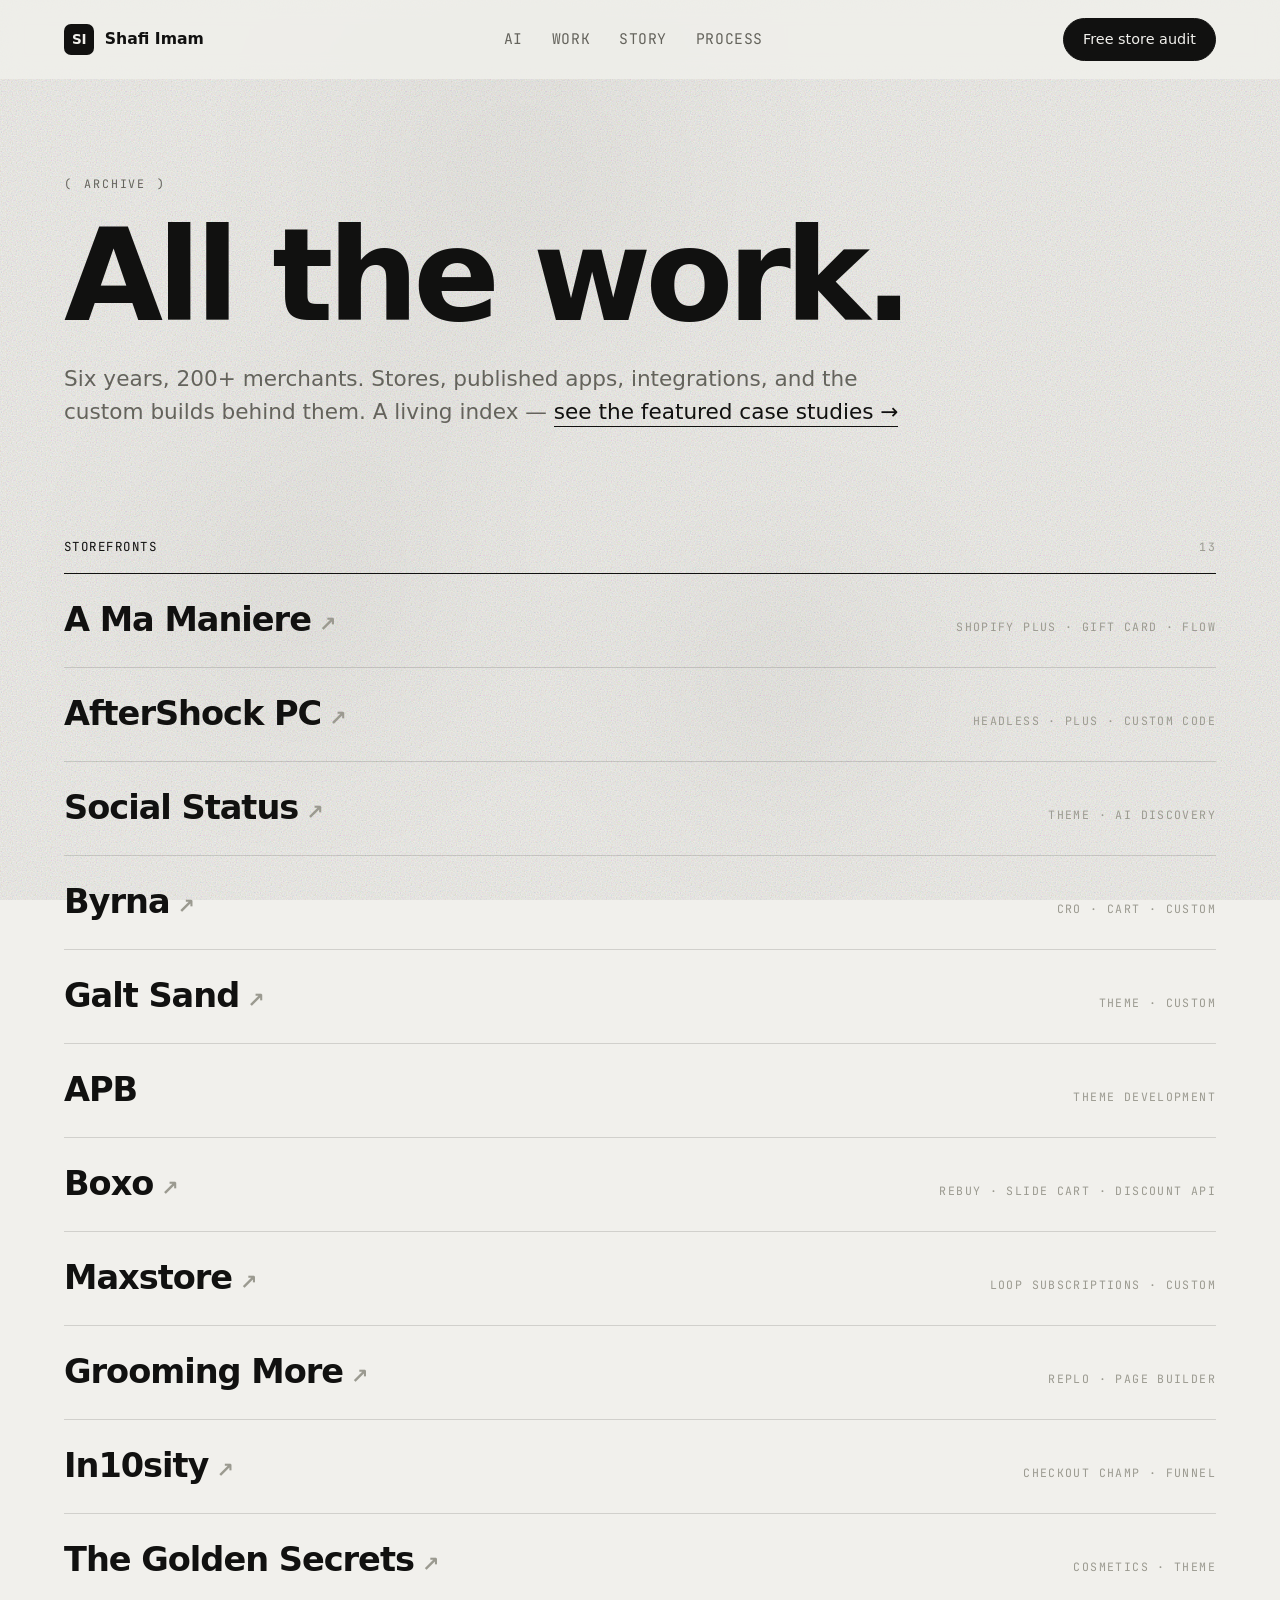
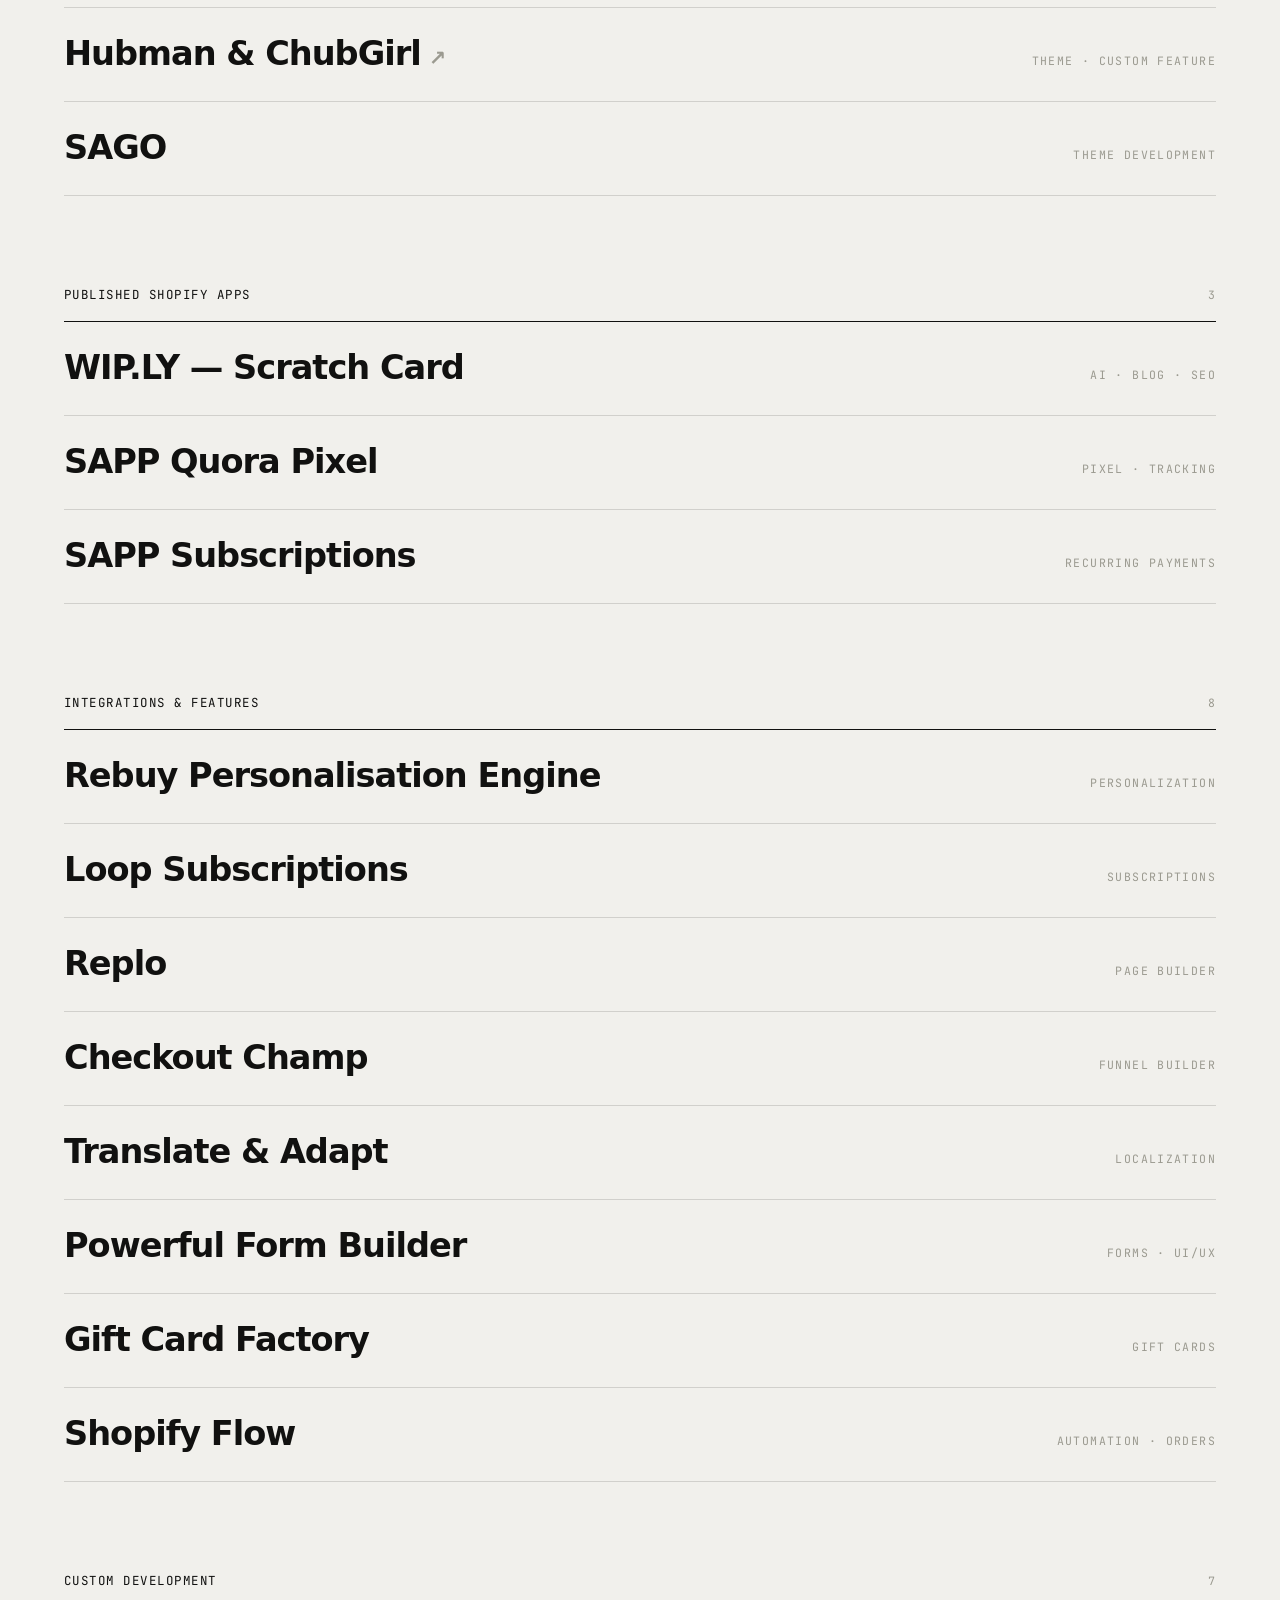
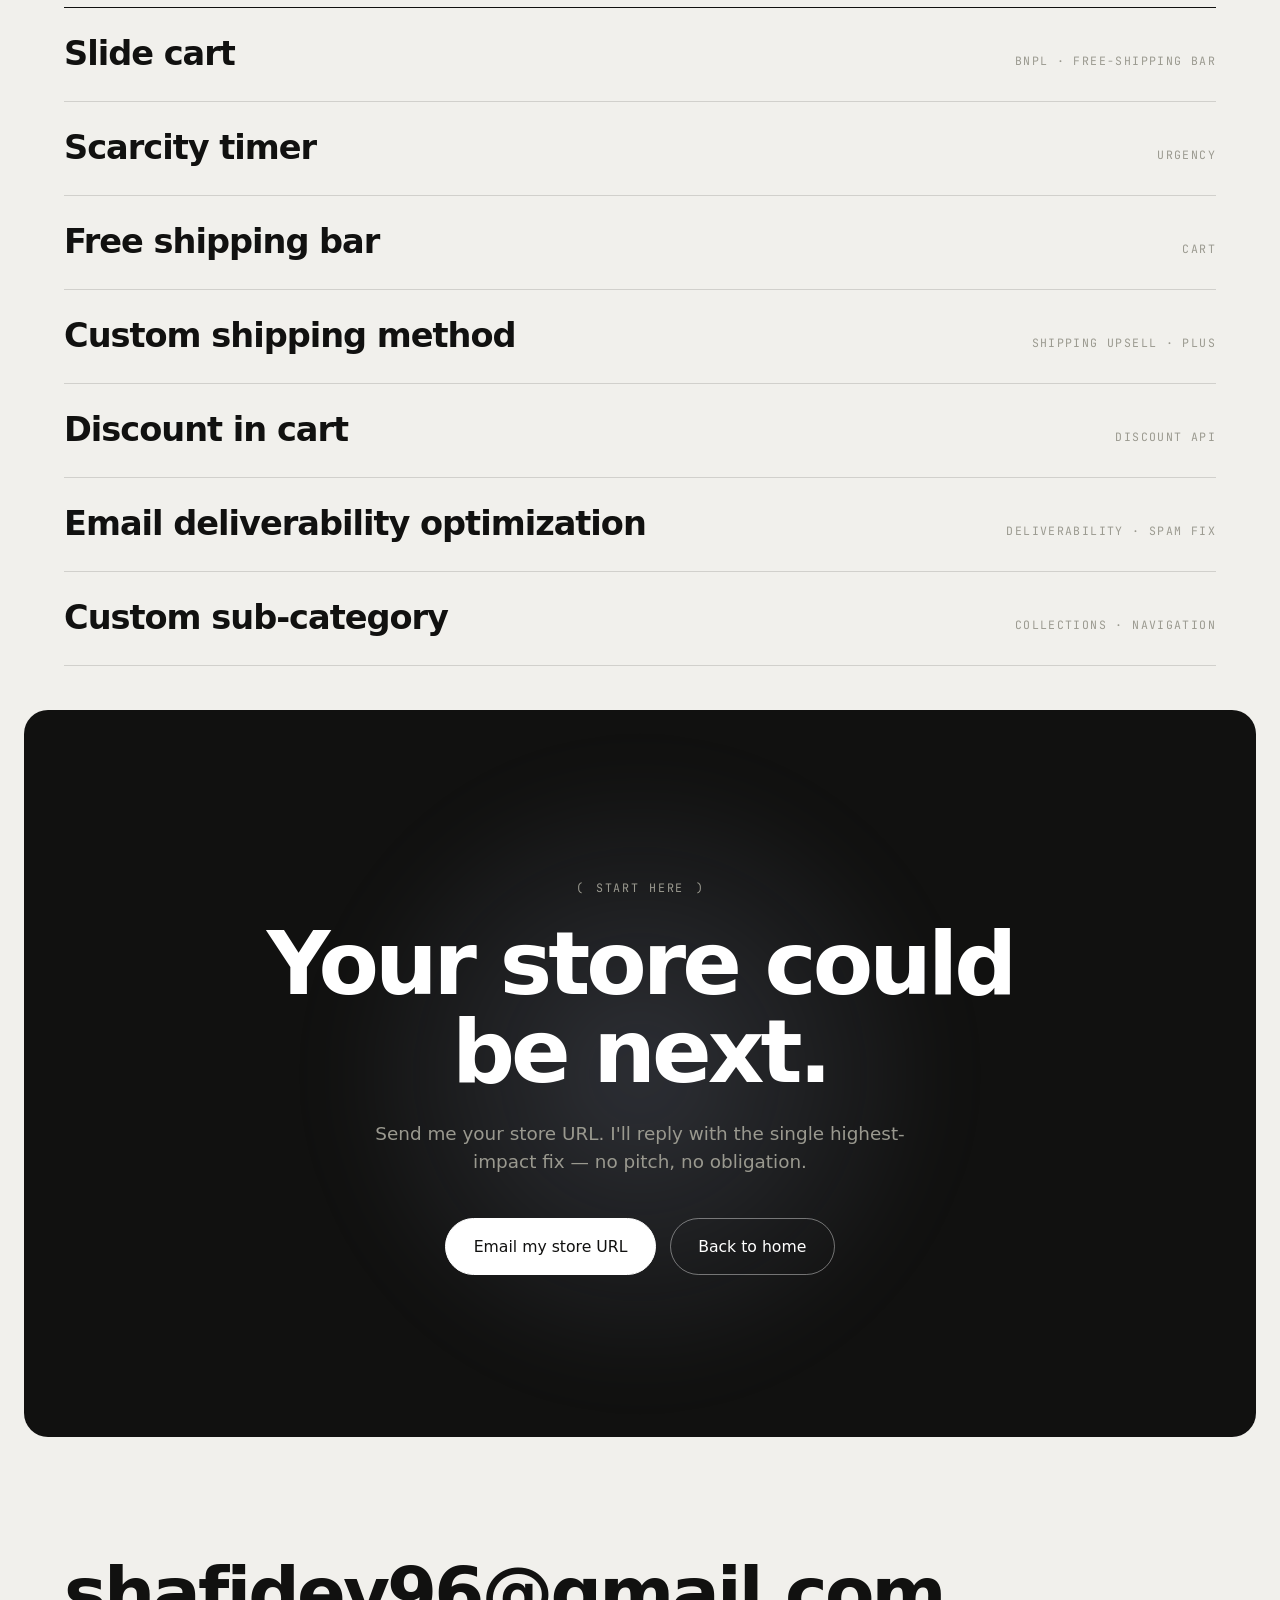
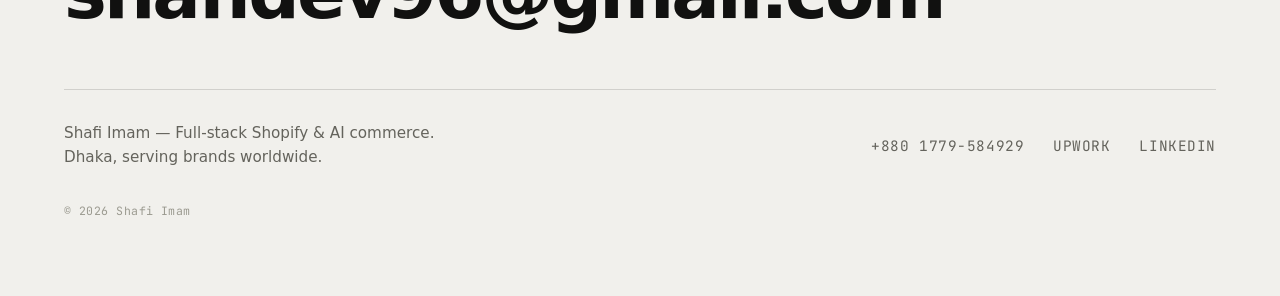
==== work.html @ 68508a6e "New portfolio: static Shopify & AI commerce site + archive page" ====
<!doctype html>
<html lang="en">
<head>
  <meta charset="utf-8" />
  <meta name="viewport" content="width=device-width, initial-scale=1" />
  <title>Work — Shafi Imam</title>
  <meta name="description" content="The full archive: Shopify stores, published apps, integrations, and custom builds shipped for 200+ merchants over six years." />

  <link rel="preconnect" href="https://api.fontshare.com" crossorigin />
  <link rel="preconnect" href="https://fonts.googleapis.com" />
  <link rel="preconnect" href="https://fonts.gstatic.com" crossorigin />
  <link href="https://api.fontshare.com/v2/css?f[]=switzer@400,500,600,700,800,900&display=swap" rel="stylesheet" />
  <link href="https://fonts.googleapis.com/css2?family=JetBrains+Mono:wght@400;500&display=swap" rel="stylesheet" />
  <link rel="stylesheet" href="styles.css" />
</head>
<body>

<div class="loader" id="loader" aria-hidden="true">
  <div class="loader__inner">
    <span class="loader__label mono">Shafi Imam — Archive</span>
    <span class="loader__count" id="count">000</span>
  </div>
</div>
<div class="cursor" id="cursor" aria-hidden="true"></div>
<canvas id="shader" aria-hidden="true"></canvas>
<div class="grain" aria-hidden="true"></div>

<!-- NAV -->
<header class="nav" id="top">
  <a class="nav__brand" href="index.html" aria-label="Shafi Imam home">
    <span class="nav__mark">SI</span>
    <span class="nav__name">Shafi Imam</span>
  </a>
  <nav class="nav__links" aria-label="Primary">
    <a href="index.html#ai">AI</a>
    <a href="work.html">Work</a>
    <a href="index.html#story">Story</a>
    <a href="index.html#process">Process</a>
  </nav>
  <a class="btn btn--sm" href="index.html#contact"><span>Free store audit</span></a>
</header>

<!-- HEADER -->
<section class="arc-hero">
  <p class="eyebrow" data-stagger>Archive</p>
  <h1 class="arc-hero__title">
    <span class="line" data-stagger><span>All the work.</span></span>
  </h1>
  <p class="arc-hero__sub" data-stagger>
    Six years, 200+ merchants. Stores, published apps, integrations, and the custom
    builds behind them. A living index — <a class="link-arrow" href="index.html#work">see the featured case studies →</a>
  </p>
</section>

<!-- STORES -->
<section class="archive">
  <header class="acat__head">
    <p class="mono acat__label">Storefronts</p>
    <span class="mono acat__count">13</span>
  </header>
  <ul class="arows">
    <li class="arow"><span class="arow__name"><a href="https://www.a-ma-maniere.com/" target="_blank" rel="noopener">A Ma Maniere <span class="arow__go">↗</span></a></span><span class="arow__tags mono">Shopify Plus · Gift Card · Flow</span></li>
    <li class="arow"><span class="arow__name"><a href="https://www.aftershockpc.com" target="_blank" rel="noopener">AfterShock PC <span class="arow__go">↗</span></a></span><span class="arow__tags mono">Headless · Plus · Custom code</span></li>
    <li class="arow"><span class="arow__name"><a href="https://www.socialstatuspgh.com/" target="_blank" rel="noopener">Social Status <span class="arow__go">↗</span></a></span><span class="arow__tags mono">Theme · AI discovery</span></li>
    <li class="arow"><span class="arow__name"><a href="https://byrna.com/" target="_blank" rel="noopener">Byrna <span class="arow__go">↗</span></a></span><span class="arow__tags mono">CRO · Cart · Custom</span></li>
    <li class="arow"><span class="arow__name"><a href="https://galtsand.com" target="_blank" rel="noopener">Galt Sand <span class="arow__go">↗</span></a></span><span class="arow__tags mono">Theme · Custom</span></li>
    <li class="arow"><span class="arow__name">APB</span><span class="arow__tags mono">Theme development</span></li>
    <li class="arow"><span class="arow__name"><a href="https://www.boxo.no" target="_blank" rel="noopener">Boxo <span class="arow__go">↗</span></a></span><span class="arow__tags mono">Rebuy · Slide cart · Discount API</span></li>
    <li class="arow"><span class="arow__name"><a href="https://www.maxstore.no" target="_blank" rel="noopener">Maxstore <span class="arow__go">↗</span></a></span><span class="arow__tags mono">Loop Subscriptions · Custom</span></li>
    <li class="arow"><span class="arow__name"><a href="https://groomingmore.com" target="_blank" rel="noopener">Grooming More <span class="arow__go">↗</span></a></span><span class="arow__tags mono">Replo · Page builder</span></li>
    <li class="arow"><span class="arow__name"><a href="https://in10sity.shop" target="_blank" rel="noopener">In10sity <span class="arow__go">↗</span></a></span><span class="arow__tags mono">Checkout Champ · Funnel</span></li>
    <li class="arow"><span class="arow__name"><a href="https://www.thegoldensecrets.com" target="_blank" rel="noopener">The Golden Secrets <span class="arow__go">↗</span></a></span><span class="arow__tags mono">Cosmetics · Theme</span></li>
    <li class="arow"><span class="arow__name"><a href="https://hubmanchubgirl.store" target="_blank" rel="noopener">Hubman &amp; ChubGirl <span class="arow__go">↗</span></a></span><span class="arow__tags mono">Theme · Custom feature</span></li>
    <li class="arow"><span class="arow__name">SAGO</span><span class="arow__tags mono">Theme development</span></li>
  </ul>
</section>

<!-- APPS -->
<section class="archive">
  <header class="acat__head">
    <p class="mono acat__label">Published Shopify apps</p>
    <span class="mono acat__count">3</span>
  </header>
  <ul class="arows">
    <li class="arow"><span class="arow__name">WIP.LY — Scratch Card</span><span class="arow__tags mono">AI · Blog · SEO</span></li>
    <li class="arow"><span class="arow__name">SAPP Quora Pixel</span><span class="arow__tags mono">Pixel · Tracking</span></li>
    <li class="arow"><span class="arow__name">SAPP Subscriptions</span><span class="arow__tags mono">Recurring payments</span></li>
  </ul>
</section>

<!-- INTEGRATIONS -->
<section class="archive">
  <header class="acat__head">
    <p class="mono acat__label">Integrations &amp; features</p>
    <span class="mono acat__count">8</span>
  </header>
  <ul class="arows">
    <li class="arow"><span class="arow__name">Rebuy Personalisation Engine</span><span class="arow__tags mono">Personalization</span></li>
    <li class="arow"><span class="arow__name">Loop Subscriptions</span><span class="arow__tags mono">Subscriptions</span></li>
    <li class="arow"><span class="arow__name">Replo</span><span class="arow__tags mono">Page builder</span></li>
    <li class="arow"><span class="arow__name">Checkout Champ</span><span class="arow__tags mono">Funnel builder</span></li>
    <li class="arow"><span class="arow__name">Translate &amp; Adapt</span><span class="arow__tags mono">Localization</span></li>
    <li class="arow"><span class="arow__name">Powerful Form Builder</span><span class="arow__tags mono">Forms · UI/UX</span></li>
    <li class="arow"><span class="arow__name">Gift Card Factory</span><span class="arow__tags mono">Gift cards</span></li>
    <li class="arow"><span class="arow__name">Shopify Flow</span><span class="arow__tags mono">Automation · Orders</span></li>
  </ul>
</section>

<!-- CUSTOM -->
<section class="archive">
  <header class="acat__head">
    <p class="mono acat__label">Custom development</p>
    <span class="mono acat__count">7</span>
  </header>
  <ul class="arows">
    <li class="arow"><span class="arow__name">Slide cart</span><span class="arow__tags mono">BNPL · Free-shipping bar</span></li>
    <li class="arow"><span class="arow__name">Scarcity timer</span><span class="arow__tags mono">Urgency</span></li>
    <li class="arow"><span class="arow__name">Free shipping bar</span><span class="arow__tags mono">Cart</span></li>
    <li class="arow"><span class="arow__name">Custom shipping method</span><span class="arow__tags mono">Shipping upsell · Plus</span></li>
    <li class="arow"><span class="arow__name">Discount in cart</span><span class="arow__tags mono">Discount API</span></li>
    <li class="arow"><span class="arow__name">Email deliverability optimization</span><span class="arow__tags mono">Deliverability · Spam fix</span></li>
    <li class="arow"><span class="arow__name">Custom sub-category</span><span class="arow__tags mono">Collections · Navigation</span></li>
  </ul>
</section>

<!-- CTA -->
<section class="cta" id="contact">
  <div class="cta__orb" aria-hidden="true"></div>
  <p class="eyebrow">Start here</p>
  <h2 class="cta__title">Your store could<br />be next.</h2>
  <p class="cta__sub">Send me your store URL. I'll reply with the single highest-impact fix — no pitch, no obligation.</p>
  <div class="cta__actions">
    <a class="btn btn--accent magnetic" href="mailto:shafidev96@gmail.com?subject=Free%20store%20audit&body=My%20store%20URL%3A%20"><span>Email my store URL</span></a>
    <a class="btn btn--ghost magnetic" href="index.html"><span>Back to home</span></a>
  </div>
</section>

<!-- FOOTER -->
<footer class="foot">
  <div class="foot__top"><a class="foot__mail" href="mailto:shafidev96@gmail.com">shafidev96@gmail.com</a></div>
  <div class="foot__row">
    <p>Shafi Imam — Full-stack Shopify &amp; AI commerce. Dhaka, serving brands worldwide.</p>
    <div class="foot__links">
      <a href="tel:+8801779584929">+880 1779-584929</a>
      <a href="https://www.upwork.com/freelancers/shafiimam" target="_blank" rel="noopener">Upwork</a>
      <!-- PLACEHOLDER: real LinkedIn URL -->
      <a href="#" target="_blank" rel="noopener">LinkedIn</a>
    </div>
  </div>
  <p class="foot__fine mono">© <span id="year">2026</span> Shafi Imam</p>
</footer>

<script src="shader.js" defer></script>
<script src="main.js" defer></script>
</body>
</html>
---- styles.css ----
/* =========================================================
   Shafi Imam — Portfolio
   Light, monochrome, Swiss-grotesk editorial (konpo-grade).
   Near-white paper, near-black ink, no color. Motion carries it.
   ========================================================= */

:root {
  --bg:        #F1F0EC;   /* warm paper white */
  --bg-2:      #E9E8E2;
  --card:      #FBFBF9;
  --ink:       #111110;
  --ink-soft:  #64635C;
  --ink-faint: #9B9A90;
  --line:      rgba(17,17,16,0.14);
  --line-2:    rgba(17,17,16,0.24);
  --dark:      #111110;   /* inverted sections */
  --dark-soft: #9A998F;

  --sans: "Switzer", system-ui, -apple-system, "Helvetica Neue", Arial, sans-serif;
  --mono: "JetBrains Mono", ui-monospace, "SF Mono", monospace;

  --pad-x: clamp(1.25rem, 5vw, 7rem);
  --section-y: clamp(5rem, 11vw, 12rem);
  --maxw: 1320px;
  --radius: 14px;
  --ease: cubic-bezier(0.16, 1, 0.3, 1);
}

* { box-sizing: border-box; }
html { -webkit-text-size-adjust: 100%; }
html.smooth { scroll-behavior: smooth; }

body {
  margin: 0;
  background: var(--bg);
  color: var(--ink);
  font-family: var(--sans);
  font-size: clamp(1rem, 0.96rem + 0.22vw, 1.12rem);
  line-height: 1.55;
  font-weight: 400;
  -webkit-font-smoothing: antialiased;
  text-rendering: optimizeLegibility;
  overflow-x: clip;
}
body.lock { overflow: hidden; height: 100vh; }

h1, h2, h3 { font-family: var(--sans); font-weight: 600; margin: 0; line-height: 1.0; letter-spacing: -0.035em; }
p { margin: 0; }
ul, ol, dl { margin: 0; padding: 0; list-style: none; }
a { color: inherit; text-decoration: none; }
em { font-style: italic; }

/* hide native cursor on fine pointers (custom cursor takes over) */
@media (pointer: fine) { .cursor-on, .cursor-on a, .cursor-on button, .cursor-on .btn { cursor: none; } }

/* background shader + grain ------------------------------ */
#shader { position: fixed; inset: 0; width: 100%; height: 100%; z-index: 0; opacity: 0.5; pointer-events: none; }
.grain {
  position: fixed; inset: 0; z-index: 1; pointer-events: none; opacity: 0.4;
  background-image: url("data:image/svg+xml,%3Csvg xmlns='http://www.w3.org/2000/svg' width='140' height='140'%3E%3Cfilter id='n'%3E%3CfeTurbulence type='fractalNoise' baseFrequency='0.8' numOctaves='2' stitchTiles='stitch'/%3E%3C/filter%3E%3Crect width='100%25' height='100%25' filter='url(%23n)'/%3E%3C/svg%3E");
  mix-blend-mode: multiply;
}
body > *:not(#shader):not(.grain):not(.loader):not(.cursor) { position: relative; z-index: 2; }

/* =========================================================
   PRELOADER
   ========================================================= */
.loader { position: fixed; inset: 0; z-index: 200; background: var(--bg); display: grid; place-items: end center; padding: 0 var(--pad-x) clamp(2rem, 6vh, 4rem); transition: transform 0.9s var(--ease); }
.loader.done { transform: translateY(-100%); }
.loader__inner { width: 100%; max-width: var(--maxw); display: flex; align-items: baseline; justify-content: space-between; gap: 1rem; border-top: 1px solid var(--line); padding-top: 1.4rem; }
.loader__label { color: var(--ink-faint); }
.loader__count { font-family: var(--sans); font-weight: 600; font-size: clamp(4rem, 3rem + 10vw, 12rem); line-height: 0.8; letter-spacing: -0.05em; color: var(--ink); font-variant-numeric: tabular-nums; }

/* =========================================================
   CUSTOM CURSOR
   ========================================================= */
.cursor { position: fixed; top: 0; left: 0; width: 12px; height: 12px; border-radius: 50%; background: #fff; z-index: 300; pointer-events: none; will-change: transform; transition: width 0.28s var(--ease), height 0.28s var(--ease), opacity 0.25s; mix-blend-mode: difference; opacity: 0; }
.cursor.is-active { opacity: 1; }
.cursor.is-hover { width: 52px; height: 52px; }
@media (pointer: coarse) { .cursor { display: none; } }

/* utility ------------------------------------------------ */
.mono { font-family: var(--mono); font-size: 0.72rem; letter-spacing: 0.12em; text-transform: uppercase; color: var(--ink-faint); }
.eyebrow { font-family: var(--mono); font-size: 0.73rem; letter-spacing: 0.16em; text-transform: uppercase; color: var(--ink-soft); margin-bottom: 1.4rem; display: inline-flex; align-items: center; gap: 0.7rem; }
.eyebrow::before { content: "("; }
.eyebrow::after { content: ")"; }

.section-head { max-width: 900px; margin-bottom: clamp(2.5rem, 5vw, 4.5rem); }
.section-title { font-size: clamp(2.2rem, 1rem + 4.6vw, 5rem); color: var(--ink); font-weight: 600; }
.section-lead { color: var(--ink-soft); font-size: clamp(1.05rem, 1rem + 0.4vw, 1.3rem); max-width: 54ch; margin-top: 1.6rem; }

/* buttons ------------------------------------------------ */
.btn { position: relative; display: inline-flex; align-items: center; justify-content: center; font-family: var(--sans); font-weight: 500; font-size: 0.98rem; padding: 0.95rem 1.7rem; border-radius: 999px; border: 1px solid var(--ink); cursor: pointer; transition: background 0.3s var(--ease), color 0.3s var(--ease), border-color 0.3s var(--ease); }
.btn > span { position: relative; z-index: 1; }
.btn--accent { background: var(--ink); color: var(--bg); }
.btn--accent:hover { background: transparent; color: var(--ink); }
.btn--ghost { background: transparent; color: var(--ink); }
.btn--ghost:hover { background: var(--ink); color: var(--bg); }
.btn--sm { padding: 0.6rem 1.2rem; font-size: 0.9rem; background: var(--ink); color: var(--bg); }
.btn--sm:hover { background: transparent; color: var(--ink); }

.link-arrow { font-weight: 500; color: var(--ink); border-bottom: 1px solid var(--ink); padding-bottom: 2px; transition: opacity 0.2s ease; }
.link-arrow:hover { opacity: 0.55; }

/* =========================================================
   NAV
   ========================================================= */
.nav { position: sticky; top: 0; z-index: 60; display: flex; align-items: center; justify-content: space-between; gap: 1.5rem; padding: 1.1rem var(--pad-x); background: color-mix(in srgb, var(--bg) 80%, transparent); backdrop-filter: blur(10px); }
.nav__brand { display: inline-flex; align-items: center; gap: 0.65rem; }
.nav__mark { font-family: var(--sans); font-weight: 700; font-size: 0.85rem; letter-spacing: -0.02em; background: var(--ink); color: var(--bg); width: 1.9rem; height: 1.9rem; display: inline-grid; place-items: center; border-radius: 7px; }
.nav__name { font-weight: 600; font-size: 0.98rem; }
.nav__links { display: flex; gap: 1.8rem; }
.nav__links a { color: var(--ink-soft); font-size: 0.92rem; font-family: var(--mono); letter-spacing: 0.04em; text-transform: uppercase; transition: color 0.15s ease; }
.nav__links a:hover { color: var(--ink); }

/* =========================================================
   HERO
   ========================================================= */
.hero { padding: clamp(3rem, 7vw, 7rem) var(--pad-x) clamp(3rem, 6vw, 5rem); }
.hero__inner { max-width: var(--maxw); margin: 0 auto; }
.hero__title { font-size: clamp(2.9rem, 1rem + 8.5vw, 8rem); font-weight: 600; color: var(--ink); letter-spacing: -0.045em; line-height: 0.94; margin-bottom: 2rem; }
.hero__title .line { display: block; overflow: hidden; }
.hero__title .line > span { display: block; }
.hero__title em { font-style: italic; font-weight: 500; }
.hero__sub { font-size: clamp(1.1rem, 1rem + 0.6vw, 1.45rem); color: var(--ink-soft); max-width: 48ch; margin-bottom: 2.6rem; }
.hero__cta { display: flex; flex-wrap: wrap; gap: 0.9rem; margin-bottom: 4rem; }
.hero__stats { display: grid; grid-template-columns: repeat(4, auto); gap: clamp(1.5rem, 4vw, 4rem); justify-content: start; padding-top: 2rem; border-top: 1px solid var(--line); }
.hstat { display: flex; flex-direction: column; }
.hstat b { font-family: var(--sans); font-weight: 600; font-size: clamp(2rem, 1.2rem + 2.8vw, 3.4rem); color: var(--ink); letter-spacing: -0.04em; font-variant-numeric: tabular-nums; }
.hstat span { color: var(--ink-faint); font-size: 0.82rem; font-family: var(--mono); letter-spacing: 0.04em; margin-top: 0.3rem; }
.hero__proof { margin-top: 2.2rem; text-transform: none; letter-spacing: 0.02em; color: var(--ink-faint); font-size: 0.74rem; }

/* =========================================================
   MARQUEE
   ========================================================= */
.marquee { border-block: 1px solid var(--line); padding: 1.5rem 0; overflow: hidden; -webkit-mask-image: linear-gradient(90deg, transparent, #000 8%, #000 92%, transparent); mask-image: linear-gradient(90deg, transparent, #000 8%, #000 92%, transparent); }
.marquee__track { display: inline-flex; align-items: center; gap: 2.4rem; white-space: nowrap; animation: scroll-x 38s linear infinite; }
.marquee__track span { font-family: var(--sans); font-weight: 500; font-size: clamp(1rem, 0.8rem + 0.9vw, 1.6rem); letter-spacing: -0.01em; color: var(--ink); }
.marquee__track span[aria-hidden] { color: var(--ink-faint); }
@keyframes scroll-x { to { transform: translateX(-50%); } }

/* =========================================================
   AI FEATURES
   ========================================================= */
.ai { position: relative; overflow: clip; max-width: var(--maxw); margin: 0 auto; padding: var(--section-y) var(--pad-x); }
.ai__orb { position: absolute; top: 6%; right: -4%; width: min(42vw, 520px); aspect-ratio: 1; z-index: -1; background: radial-gradient(circle at 50% 50%, rgba(150,160,190,0.5), rgba(150,160,190,0.14) 45%, transparent 68%); filter: blur(30px); border-radius: 50%; animation: float 15s ease-in-out infinite; }
@keyframes float { 0%,100% { transform: translateY(0) scale(1); } 50% { transform: translateY(-26px) scale(1.05); } }
.ai__grid { display: grid; grid-template-columns: repeat(3, 1fr); gap: 1rem; border-top: 1px solid var(--line); }
.aicard { position: relative; overflow: hidden; padding: 2rem 1.9rem 1.9rem; border-right: 1px solid var(--line); min-height: 280px; display: flex; flex-direction: column; }
.aicard:last-child { border-right: none; }
.aicard__glow { display: none; }
.aicard__idx { color: var(--ink-faint); margin-bottom: auto; }
.aicard h3 { font-size: 1.7rem; color: var(--ink); margin: 2rem 0 0.8rem; font-weight: 600; }
.aicard p { color: var(--ink-soft); font-size: 0.98rem; }
.aicard__tag { margin-top: 1.3rem; text-transform: none; letter-spacing: 0.02em; color: var(--ink-faint); font-size: 0.72rem; }
.ai__also { margin-top: 2rem; text-align: center; text-transform: none; letter-spacing: 0.03em; color: var(--ink-faint); font-size: 0.8rem; }

/* =========================================================
   WORK / CASE STUDIES
   ========================================================= */
.work { max-width: var(--maxw); margin: 0 auto; padding: var(--section-y) var(--pad-x); }
.case { display: grid; grid-template-columns: 1fr 1fr; gap: clamp(1.5rem, 4vw, 4.5rem); align-items: center; padding: clamp(2.5rem, 5vw, 4.5rem) 0; border-top: 1px solid var(--line); }
.case:first-of-type { border-top: none; }
.case--alt .case__media { order: 2; }
.case__media { position: relative; aspect-ratio: 4 / 3; border-radius: var(--radius); overflow: hidden; border: 1px solid var(--line); background: linear-gradient(160deg, #e6e5df, #fbfbf9); display: block; }
.case__media img { width: 100%; height: 100%; object-fit: cover; object-position: top center; display: block; transition: transform 0.8s var(--ease); }
.case__media:hover img { transform: scale(1.04); }
.case__live { position: absolute; left: 0.9rem; bottom: 0.9rem; z-index: 2; color: var(--ink); background: rgba(255,255,255,0.88); backdrop-filter: blur(4px); padding: 0.38rem 0.75rem; border-radius: 999px; text-transform: none; letter-spacing: 0.02em; font-size: 0.68rem; opacity: 0; transform: translateY(6px); transition: opacity 0.35s var(--ease), transform 0.35s var(--ease); }
.case__media:hover .case__live { opacity: 1; transform: none; }
.case__shot { color: var(--ink-faint); }
.case__store { font-size: clamp(1.9rem, 1.1rem + 2.4vw, 3rem); color: var(--ink); margin: 0.3rem 0 1.1rem; font-weight: 600; }
.case__problem { color: var(--ink-soft); margin-bottom: 1.4rem; max-width: 46ch; }
.case__did { display: grid; gap: 0.6rem; margin-bottom: 1.9rem; }
.case__did li { position: relative; padding-left: 1.5rem; font-size: 0.98rem; color: var(--ink); }
.case__did li::before { content: "→"; position: absolute; left: 0; color: var(--ink); }
.case__foot { display: flex; flex-wrap: wrap; gap: 1.5rem 2.5rem; align-items: flex-end; justify-content: space-between; padding-top: 1.4rem; border-top: 1px solid var(--line); }
.metric { display: flex; flex-direction: column; gap: 0.3rem; }
.metric__big { font-family: var(--sans); font-weight: 600; font-size: clamp(2.2rem, 1.4rem + 3.2vw, 3.6rem); color: var(--ink); letter-spacing: -0.04em; }
.delta { font-size: 0.6em; vertical-align: middle; }
.metric__cap { text-transform: none; letter-spacing: 0.01em; color: var(--ink-soft); font-size: 0.78rem; }
.deets { display: flex; gap: 2rem; }
.deets dt { margin-bottom: 0.25rem; }
.deets dd { color: var(--ink); font-size: 0.92rem; }
.work__foot { text-align: center; margin-top: 3rem; text-transform: none; letter-spacing: 0.02em; color: var(--ink-faint); }

/* =========================================================
   MORE WORK
   ========================================================= */
.more { border-top: 1px solid var(--line); padding: var(--section-y) var(--pad-x); }
.more .section-head, .more__cols { max-width: var(--maxw); margin-inline: auto; }
.more__cols { display: grid; grid-template-columns: repeat(3, 1fr); gap: clamp(1.5rem, 4vw, 3.5rem); }
.more__label { margin-bottom: 1.2rem; color: var(--ink); }
.taglist { display: flex; flex-wrap: wrap; gap: 0.5rem; }
.taglist li { font-size: 0.88rem; font-weight: 400; padding: 0.4rem 0.9rem; border: 1px solid var(--line); border-radius: 999px; color: var(--ink); transition: background 0.2s ease, color 0.2s ease; }
.taglist li:hover { background: var(--ink); color: var(--bg); }

/* =========================================================
   STORY
   ========================================================= */
.story { max-width: var(--maxw); margin: 0 auto; padding: var(--section-y) var(--pad-x); display: grid; grid-template-columns: 0.85fr 1.15fr; gap: clamp(2.5rem, 6vw, 6rem); align-items: start; }
.story__intro { position: sticky; top: 100px; }
.story__lead { color: var(--ink-soft); font-size: 1.25rem; margin: 1.6rem 0 2rem; max-width: 34ch; }
.story__media { aspect-ratio: 4/5; border-radius: var(--radius); border: 1px solid var(--line); background: linear-gradient(160deg, #e6e5df, #fbfbf9); display: grid; place-items: center; max-width: 320px; }
.timeline { display: grid; gap: 2.6rem; }
.tl { border-left: 1px solid var(--line-2); padding: 0 0 0 2rem; position: relative; }
.tl::before { content: ""; position: absolute; left: -5px; top: 8px; width: 9px; height: 9px; border-radius: 50%; background: var(--ink); }
.tl__year { color: var(--ink-faint); margin-bottom: 0.7rem; display: block; }
.tl h3 { font-size: clamp(1.4rem, 1rem + 1.2vw, 2rem); color: var(--ink); margin-bottom: 0.7rem; font-weight: 600; }
.tl p { color: var(--ink-soft); }

/* =========================================================
   SERVICES
   ========================================================= */
.services { max-width: var(--maxw); margin: 0 auto; padding: var(--section-y) var(--pad-x); }
.svc__grid { display: grid; grid-template-columns: repeat(3, 1fr); gap: 0; border: 1px solid var(--line); border-radius: var(--radius); overflow: hidden; }
.svc { padding: 2rem 1.9rem; border-right: 1px solid var(--line); border-bottom: 1px solid var(--line); transition: background 0.3s var(--ease); }
.svc:hover { background: var(--bg-2); }
.svc h3 { font-size: 1.4rem; color: var(--ink); margin-bottom: 0.8rem; font-weight: 600; }
.svc p { color: var(--ink-soft); font-size: 0.97rem; }
.svc--cta { background: var(--ink); }
.svc--cta:hover { background: var(--ink); }
.svc--cta h3 { color: var(--bg); }
.svc--cta p { color: var(--dark-soft); margin-bottom: 1rem; }
.svc--cta .link-arrow { color: var(--bg); border-color: var(--bg); }

/* =========================================================
   HOW IT WORKS  (editorial number-rows)
   ========================================================= */
.process { max-width: var(--maxw); margin: 0 auto; padding: var(--section-y) var(--pad-x); }
.steps { border-top: 1px solid var(--line); }
.step { display: grid; grid-template-columns: auto 1fr auto; gap: clamp(1.5rem, 5vw, 5rem); align-items: baseline; padding: clamp(1.8rem, 3.5vw, 3rem) 0; border-bottom: 1px solid var(--line); transition: padding-left 0.45s var(--ease); }
.step:hover { padding-left: clamp(0.5rem, 1.5vw, 1.4rem); }
.step__n { font-family: var(--sans); font-weight: 600; font-size: clamp(1.3rem, 1rem + 1.6vw, 2.2rem); color: var(--ink-faint); letter-spacing: -0.03em; font-variant-numeric: tabular-nums; }
.step__body { max-width: 660px; }
.step__body h3 { font-size: clamp(1.7rem, 1rem + 2.6vw, 3.2rem); color: var(--ink); font-weight: 600; margin-bottom: 0.7rem; letter-spacing: -0.035em; }
.step__body p { color: var(--ink-soft); max-width: 54ch; }
.step__meta { color: var(--ink-faint); white-space: nowrap; align-self: center; }

/* =========================================================
   TESTIMONIALS  (editorial quote-rows)
   ========================================================= */
.quotes { max-width: var(--maxw); margin: 0 auto; padding: var(--section-y) var(--pad-x); }
.quotes .section-lead b { color: var(--ink); font-weight: 600; font-variant-numeric: tabular-nums; }
.qlist { border-top: 1px solid var(--line); }
.qrow { display: grid; grid-template-columns: 1fr 240px; gap: clamp(1.5rem, 4vw, 4rem); align-items: start; padding: clamp(2rem, 4vw, 3.6rem) 0; border-bottom: 1px solid var(--line); }
.qrow blockquote { margin: 0; font-family: var(--sans); font-weight: 500; font-size: clamp(1.35rem, 1rem + 1.7vw, 2.4rem); line-height: 1.22; letter-spacing: -0.025em; color: var(--ink); }
.qrow blockquote::before { content: "\201C"; }
.qrow blockquote::after { content: "\201D"; }
.qmeta { display: flex; flex-direction: column; gap: 0.3rem; padding-top: 0.6rem; }
.qmeta b { font-family: var(--sans); font-size: 1.05rem; color: var(--ink); font-weight: 600; }

/* =========================================================
   FINAL CTA  (dark inverted bookend)
   ========================================================= */
.cta { position: relative; overflow: hidden; text-align: center; padding: calc(var(--section-y) * 1.15) var(--pad-x); background: var(--dark); color: var(--bg); border-radius: 24px; margin: 0 clamp(0.5rem, 2vw, 1.5rem) clamp(0.5rem, 2vw, 1.5rem); }
.cta .eyebrow { color: var(--dark-soft); }
.cta__orb { position: absolute; top: 50%; left: 50%; transform: translate(-50%,-50%); width: min(70vw, 720px); aspect-ratio: 1; z-index: 0; background: radial-gradient(circle, rgba(150,160,190,0.22), transparent 62%); filter: blur(30px); border-radius: 50%; animation: float 16s ease-in-out infinite; }
.cta > *:not(.cta__orb) { position: relative; z-index: 1; }
.cta__title { font-size: clamp(2.4rem, 1.1rem + 5.5vw, 6rem); color: #fff; letter-spacing: -0.045em; margin-bottom: 1.5rem; font-weight: 600; }
.cta__sub { max-width: 48ch; margin: 0 auto 2.6rem; color: var(--dark-soft); font-size: 1.15rem; }
.cta__actions { display: flex; flex-wrap: wrap; gap: 0.9rem; justify-content: center; }
.cta .btn--accent { background: #fff; color: var(--ink); border-color: #fff; }
.cta .btn--accent:hover { background: transparent; color: #fff; }
.cta .btn--ghost { color: #fff; border-color: rgba(255,255,255,0.4); }
.cta .btn--ghost:hover { background: #fff; color: var(--ink); border-color: #fff; }

/* =========================================================
   FOOTER
   ========================================================= */
.foot { padding: clamp(3rem, 6vw, 5rem) var(--pad-x); max-width: var(--maxw); margin: 0 auto; }
.foot__top { padding-bottom: 2.5rem; border-bottom: 1px solid var(--line); margin-bottom: 2rem; }
.foot__mail { font-family: var(--sans); font-weight: 600; font-size: clamp(1.8rem, 1rem + 5vw, 4.5rem); color: var(--ink); letter-spacing: -0.04em; border-bottom: 2px solid transparent; transition: opacity 0.2s ease; }
.foot__mail:hover { opacity: 0.55; }
.foot__row { display: flex; flex-wrap: wrap; gap: 1.5rem; justify-content: space-between; align-items: center; }
.foot__row p { color: var(--ink-soft); font-size: 0.95rem; max-width: 44ch; }
.foot__links { display: flex; flex-wrap: wrap; gap: 1.8rem; }
.foot__links a { color: var(--ink-soft); font-size: 0.9rem; font-family: var(--mono); text-transform: uppercase; letter-spacing: 0.04em; transition: color 0.15s; }
.foot__links a:hover { color: var(--ink); }
.foot__fine { margin-top: 2rem; text-transform: none; letter-spacing: 0.04em; }

/* =========================================================
   WORK ARCHIVE PAGE
   ========================================================= */
.arc-hero { max-width: var(--maxw); margin: 0 auto; padding: clamp(3rem, 7vw, 7rem) var(--pad-x) clamp(2.5rem, 5vw, 4rem); }
.arc-hero__title { font-size: clamp(2.8rem, 1rem + 9vw, 8rem); font-weight: 600; letter-spacing: -0.045em; line-height: 0.94; margin-bottom: 1.6rem; color: var(--ink); }
.arc-hero__title .line { display: block; overflow: hidden; }
.arc-hero__title .line > span { display: block; }
.arc-hero__sub { font-size: clamp(1.05rem, 1rem + 0.5vw, 1.35rem); color: var(--ink-soft); max-width: 62ch; }
.archive { max-width: var(--maxw); margin: 0 auto; padding: clamp(1.8rem, 3.5vw, 3rem) var(--pad-x); }
.acat__head { display: flex; align-items: baseline; justify-content: space-between; padding-bottom: 1rem; border-bottom: 1px solid var(--ink); }
.acat__label { color: var(--ink); font-size: 0.78rem; }
.acat__count { color: var(--ink-faint); }
.arow { display: flex; align-items: baseline; justify-content: space-between; gap: 1rem 2rem; flex-wrap: wrap; padding: clamp(0.9rem, 1.6vw, 1.35rem) 0; border-bottom: 1px solid var(--line); transition: padding-left 0.4s var(--ease); }
.arow:hover { padding-left: 0.7rem; }
.arow__name { font-family: var(--sans); font-weight: 600; font-size: clamp(1.25rem, 1rem + 1.4vw, 2.1rem); letter-spacing: -0.03em; color: var(--ink); }
.arow__name a { display: inline-flex; align-items: baseline; gap: 0.5rem; }
.arow__go { font-size: 0.62em; color: var(--ink-faint); transition: transform 0.3s var(--ease), color 0.3s; }
.arow__name a:hover .arow__go { transform: translate(2px, -2px); color: var(--ink); }
.arow__tags { color: var(--ink-faint); text-align: right; }
.more__all { max-width: var(--maxw); margin: clamp(2rem, 4vw, 3.5rem) auto 0; text-align: center; }

/* =========================================================
   MOTION
   ========================================================= */
[data-stagger] { opacity: 0; transform: translateY(24px); }
.hero__title .line[data-stagger], .arc-hero__title .line[data-stagger] { opacity: 1; transform: none; }
.hero__title .line[data-stagger] > span, .arc-hero__title .line[data-stagger] > span { opacity: 0; transform: translateY(105%); }
[data-reveal] { opacity: 0; transform: translateY(26px); transition: opacity 0.9s var(--ease), transform 0.9s var(--ease); }
[data-reveal].is-in { opacity: 1; transform: none; }
.played[data-stagger] { transition: opacity 0.9s var(--ease), transform 0.9s var(--ease); opacity: 1; transform: none; }
.hero__title .line.played > span, .arc-hero__title .line.played > span { transition: transform 1s var(--ease), opacity 1s var(--ease); transform: none; opacity: 1; }

/* =========================================================
   RESPONSIVE
   ========================================================= */
@media (max-width: 1000px) {
  .story { grid-template-columns: 1fr; }
  .story__intro { position: static; }
  .story__media { max-width: 260px; }
}
@media (max-width: 900px) {
  .ai__grid { grid-template-columns: 1fr; }
  .aicard { border-right: none; border-bottom: 1px solid var(--line); }
  .case { grid-template-columns: 1fr; }
  .case--alt .case__media { order: 0; }
  .case__media { max-width: 560px; }
  .more__cols { grid-template-columns: 1fr; }
  .svc__grid { grid-template-columns: repeat(2, 1fr); }
  .hero__stats { grid-template-columns: repeat(2, auto); gap: 1.8rem 3rem; }
  .step { grid-template-columns: auto 1fr; }
  .step__meta { display: none; }
  .qrow { grid-template-columns: 1fr; }
}
@media (max-width: 600px) {
  .nav__links { display: none; }
  .svc__grid { grid-template-columns: 1fr; }
  .hero__stats { grid-template-columns: 1fr 1fr; }
  .hero__cta .btn, .cta__actions .btn { flex: 1 1 auto; }
  .deets { gap: 1.4rem; }
}

@media (prefers-reduced-motion: reduce) {
  html.smooth { scroll-behavior: auto; }
  #shader, .cursor { display: none; }
  .marquee__track, .ai__orb, .cta__orb { animation: none !important; }
  [data-reveal], [data-stagger] { opacity: 1 !important; transform: none !important; transition: none !important; }
  .hero__title .line > span, .arc-hero__title .line > span { opacity: 1 !important; transform: none !important; }
}

/* focus */
a:focus-visible, .btn:focus-visible { outline: 2px solid var(--ink); outline-offset: 3px; border-radius: 6px; }
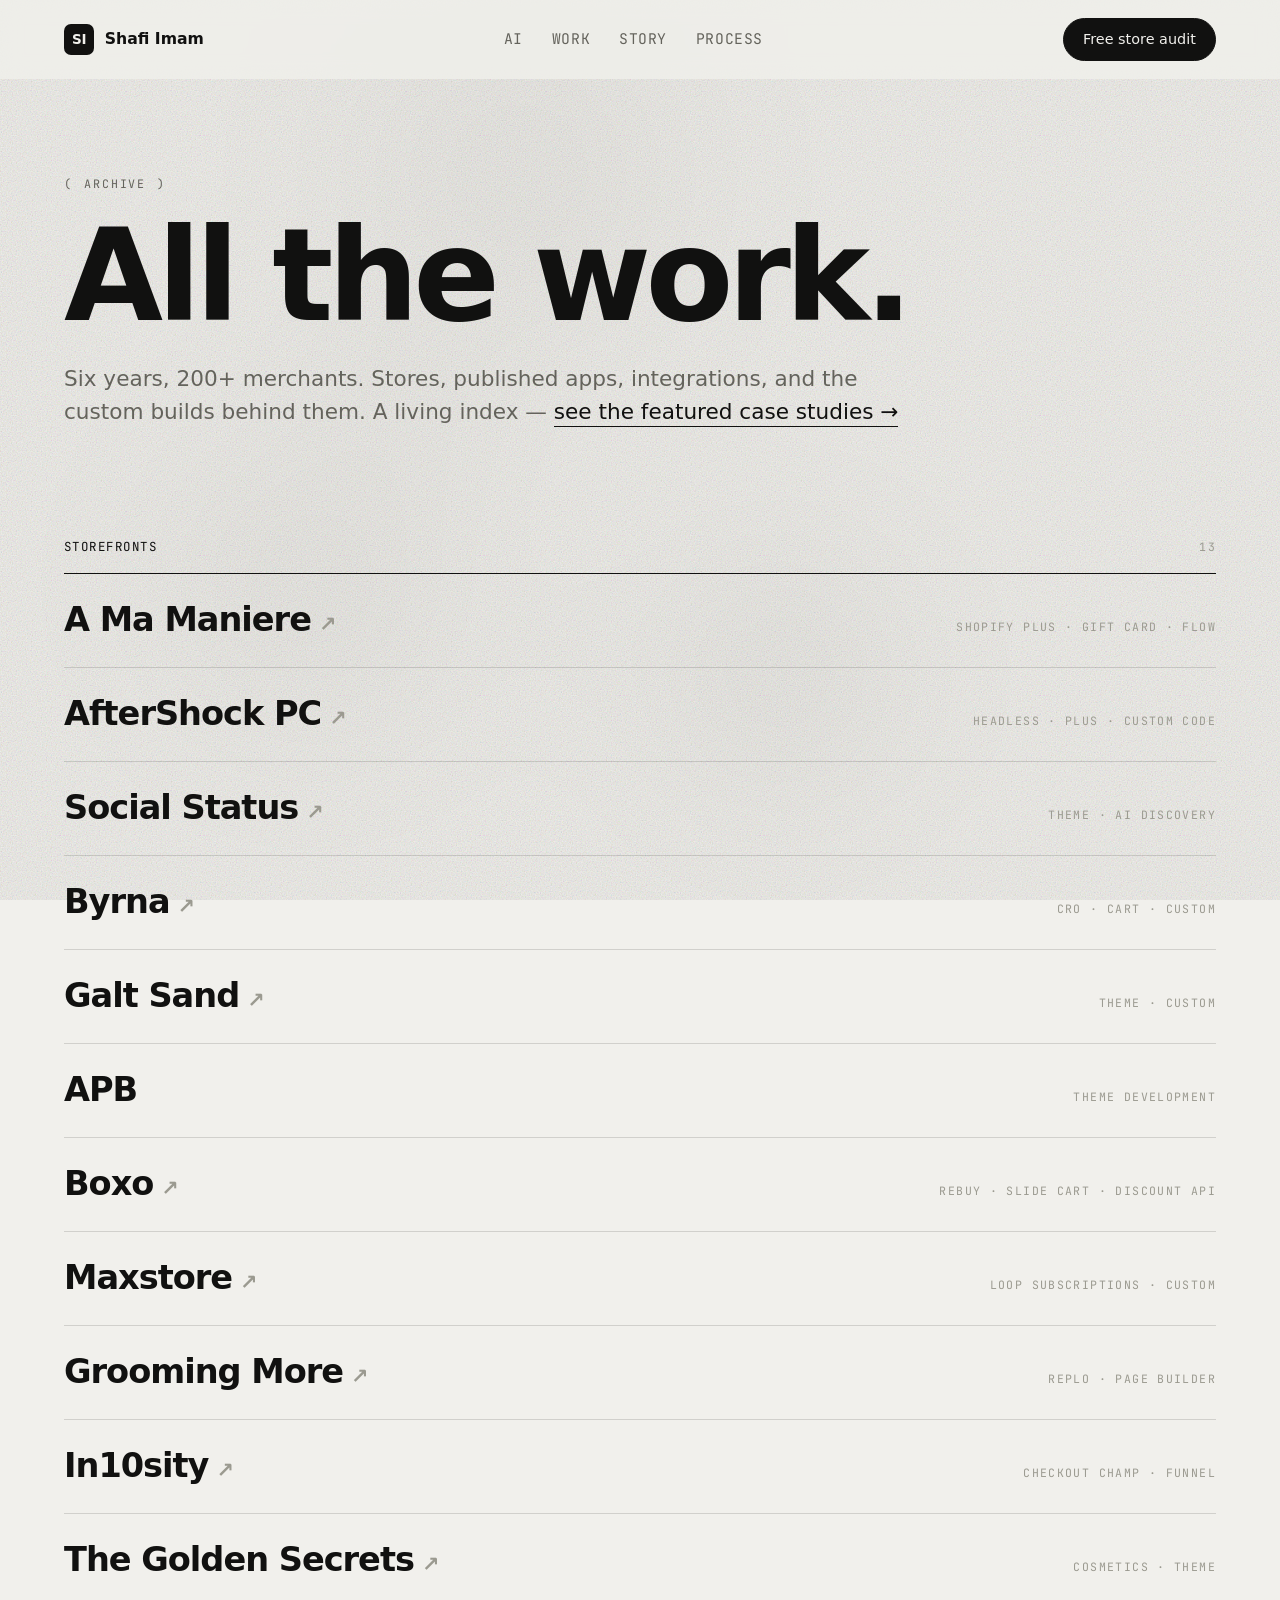
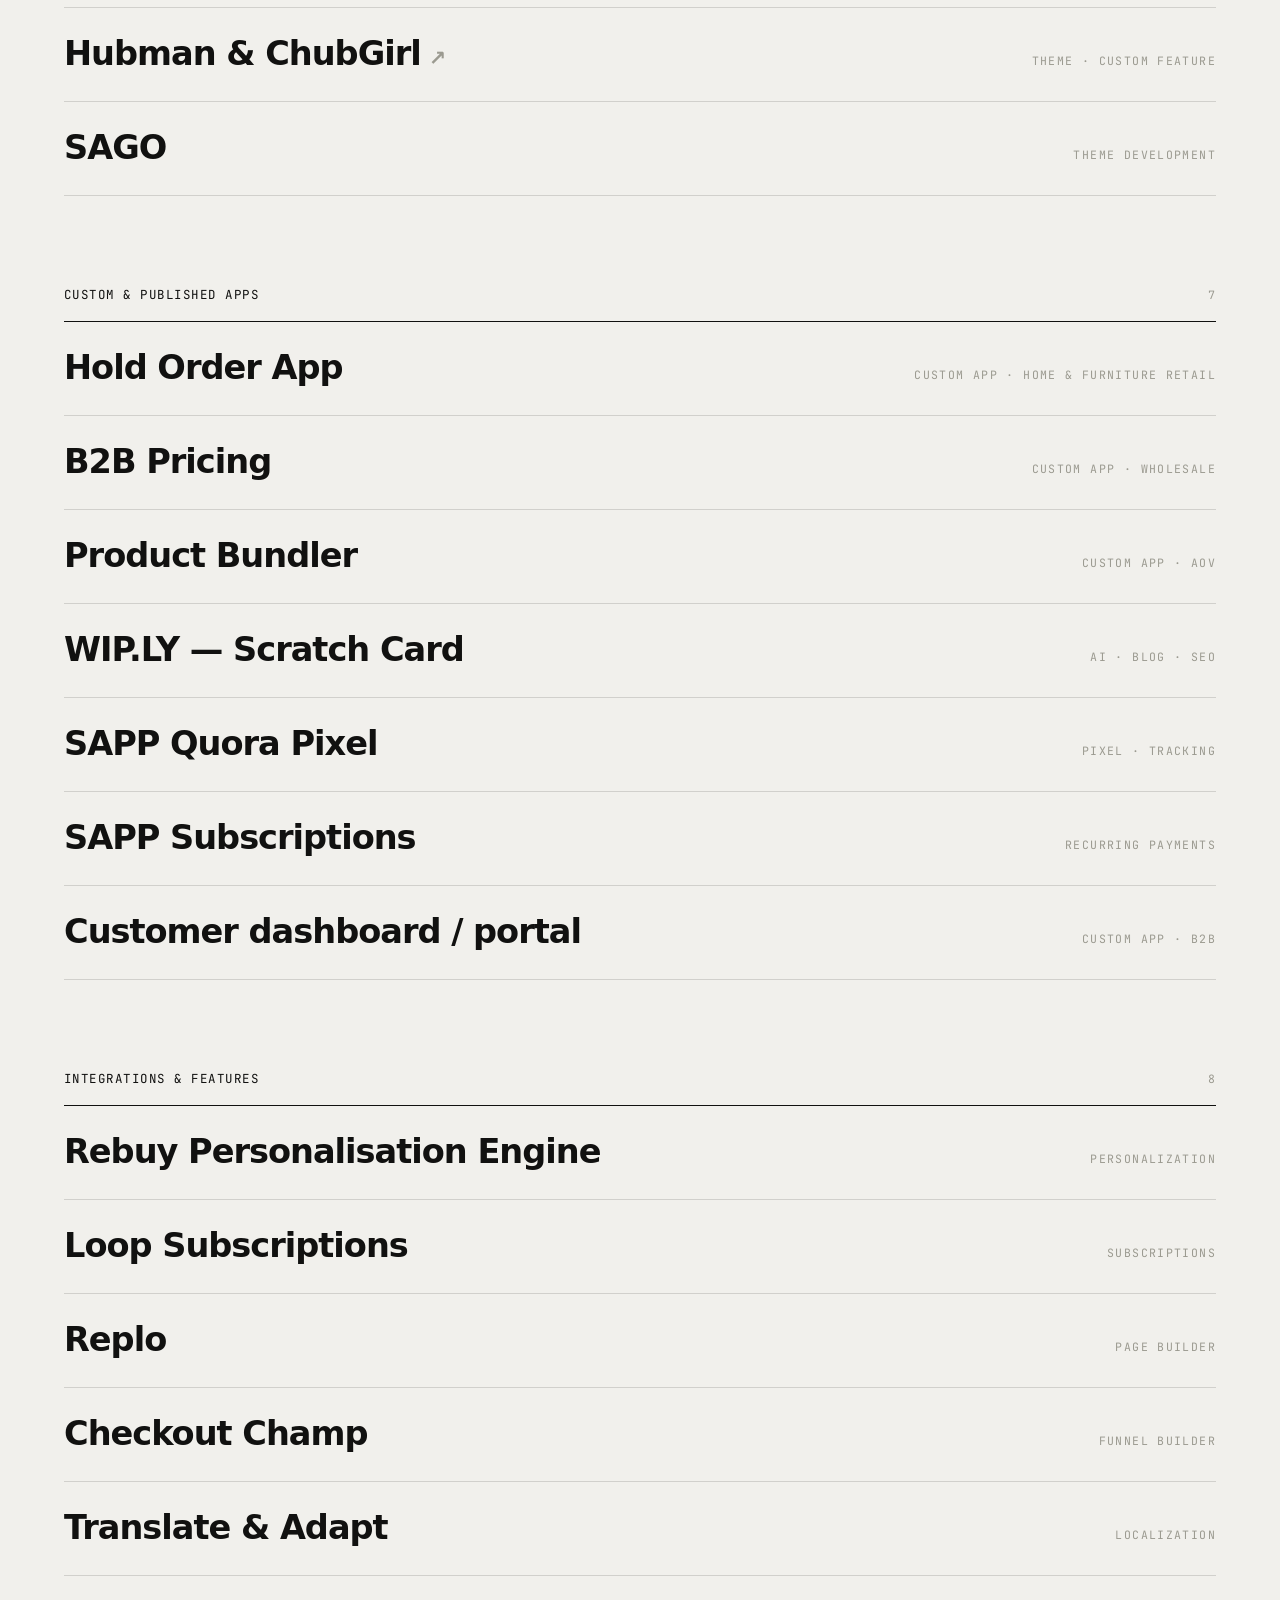
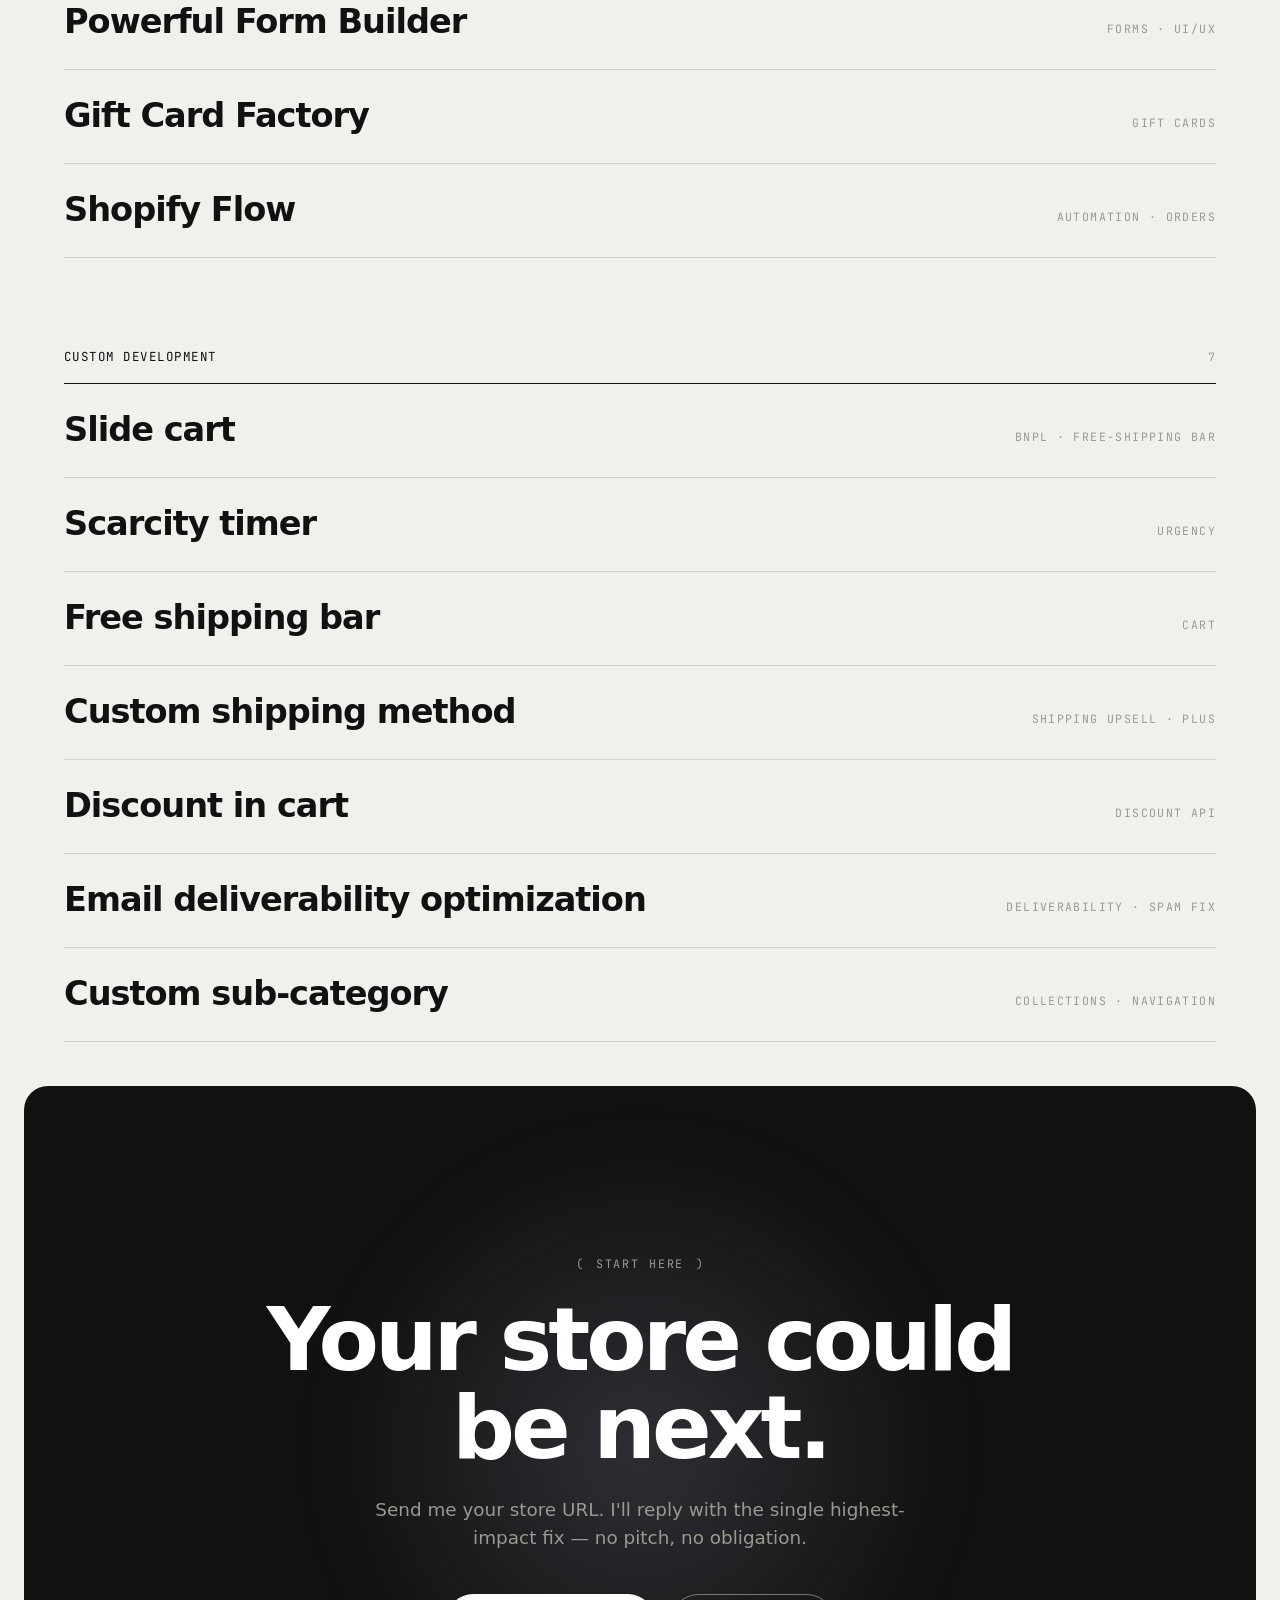
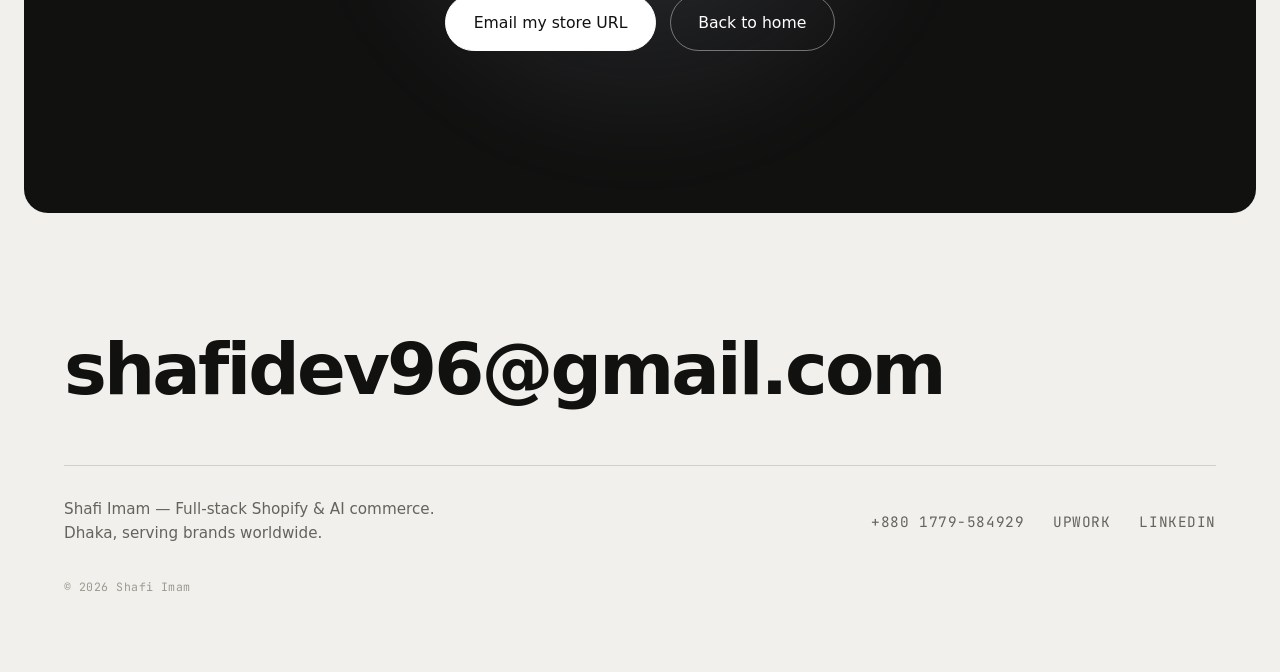
==== commit 72ba5853: "Add real store logos, Upwork reviews, Hold Order app; redesign testimonials" ====
--- a/work.html
+++ b/work.html
@@ -78,13 +78,17 @@
 <!-- APPS -->
 <section class="archive">
   <header class="acat__head">
-    <p class="mono acat__label">Published Shopify apps</p>
-    <span class="mono acat__count">3</span>
+    <p class="mono acat__label">Custom &amp; published apps</p>
+    <span class="mono acat__count">7</span>
   </header>
   <ul class="arows">
+    <li class="arow"><span class="arow__name">Hold Order App</span><span class="arow__tags mono">Custom app · Home &amp; furniture retail</span></li>
+    <li class="arow"><span class="arow__name">B2B Pricing</span><span class="arow__tags mono">Custom app · Wholesale</span></li>
+    <li class="arow"><span class="arow__name">Product Bundler</span><span class="arow__tags mono">Custom app · AOV</span></li>
     <li class="arow"><span class="arow__name">WIP.LY — Scratch Card</span><span class="arow__tags mono">AI · Blog · SEO</span></li>
     <li class="arow"><span class="arow__name">SAPP Quora Pixel</span><span class="arow__tags mono">Pixel · Tracking</span></li>
     <li class="arow"><span class="arow__name">SAPP Subscriptions</span><span class="arow__tags mono">Recurring payments</span></li>
+    <li class="arow"><span class="arow__name">Customer dashboard / portal</span><span class="arow__tags mono">Custom app · B2B</span></li>
   </ul>
 </section>
 
--- a/styles.css
+++ b/styles.css
@@ -133,10 +133,13 @@
 /* =========================================================
    MARQUEE
    ========================================================= */
-.marquee { border-block: 1px solid var(--line); padding: 1.5rem 0; overflow: hidden; -webkit-mask-image: linear-gradient(90deg, transparent, #000 8%, #000 92%, transparent); mask-image: linear-gradient(90deg, transparent, #000 8%, #000 92%, transparent); }
+.marquee { border-block: 1px solid var(--line); padding: clamp(1.6rem, 3vw, 2.4rem) 0; overflow: hidden; -webkit-mask-image: linear-gradient(90deg, transparent, #000 8%, #000 92%, transparent); mask-image: linear-gradient(90deg, transparent, #000 8%, #000 92%, transparent); }
 .marquee__track { display: inline-flex; align-items: center; gap: 2.4rem; white-space: nowrap; animation: scroll-x 38s linear infinite; }
 .marquee__track span { font-family: var(--sans); font-weight: 500; font-size: clamp(1rem, 0.8rem + 0.9vw, 1.6rem); letter-spacing: -0.01em; color: var(--ink); }
 .marquee__track span[aria-hidden] { color: var(--ink-faint); }
+.marquee__track--logos { gap: clamp(2.5rem, 5vw, 5rem); }
+.clogo { height: clamp(24px, 2.6vw, 34px); width: auto; flex: 0 0 auto; object-fit: contain; filter: brightness(0); opacity: 0.48; transition: opacity 0.3s var(--ease); }
+.clogo:hover { opacity: 0.85; }
 @keyframes scroll-x { to { transform: translateX(-50%); } }
 
 /* =========================================================
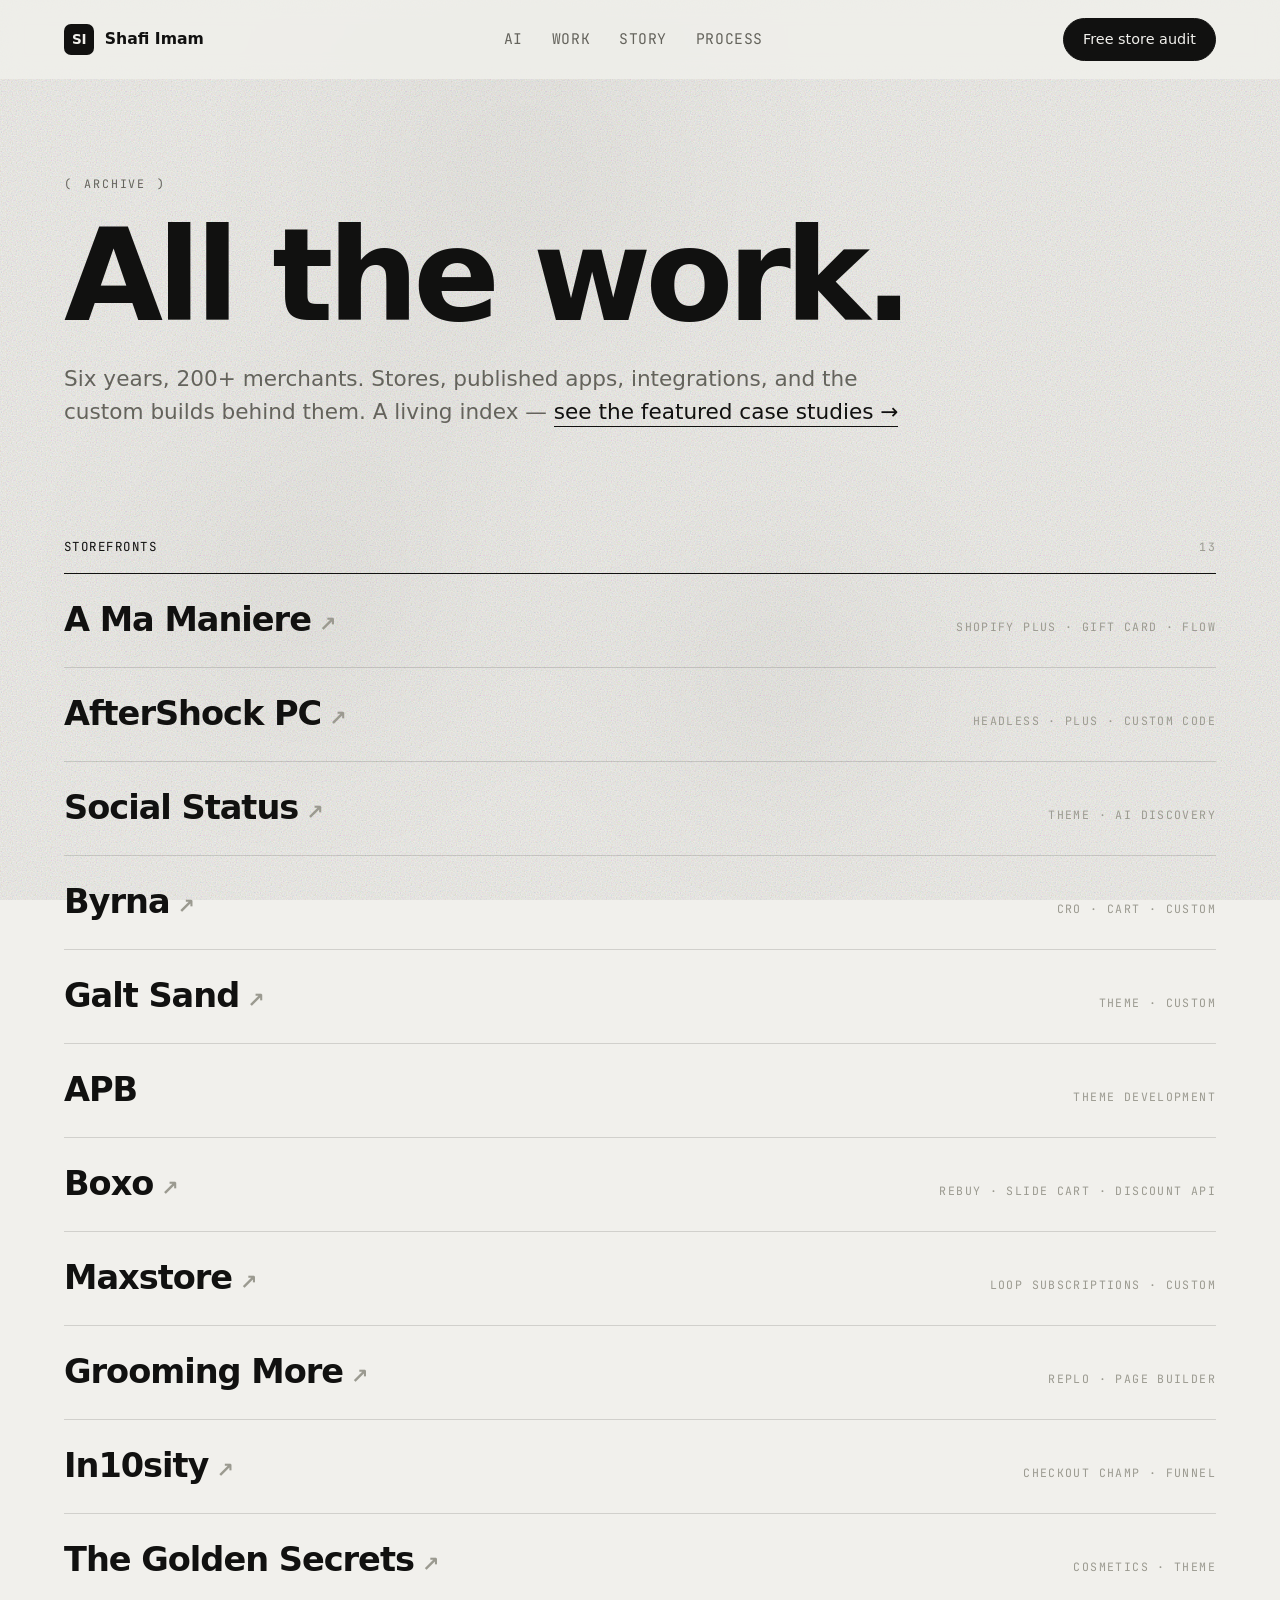
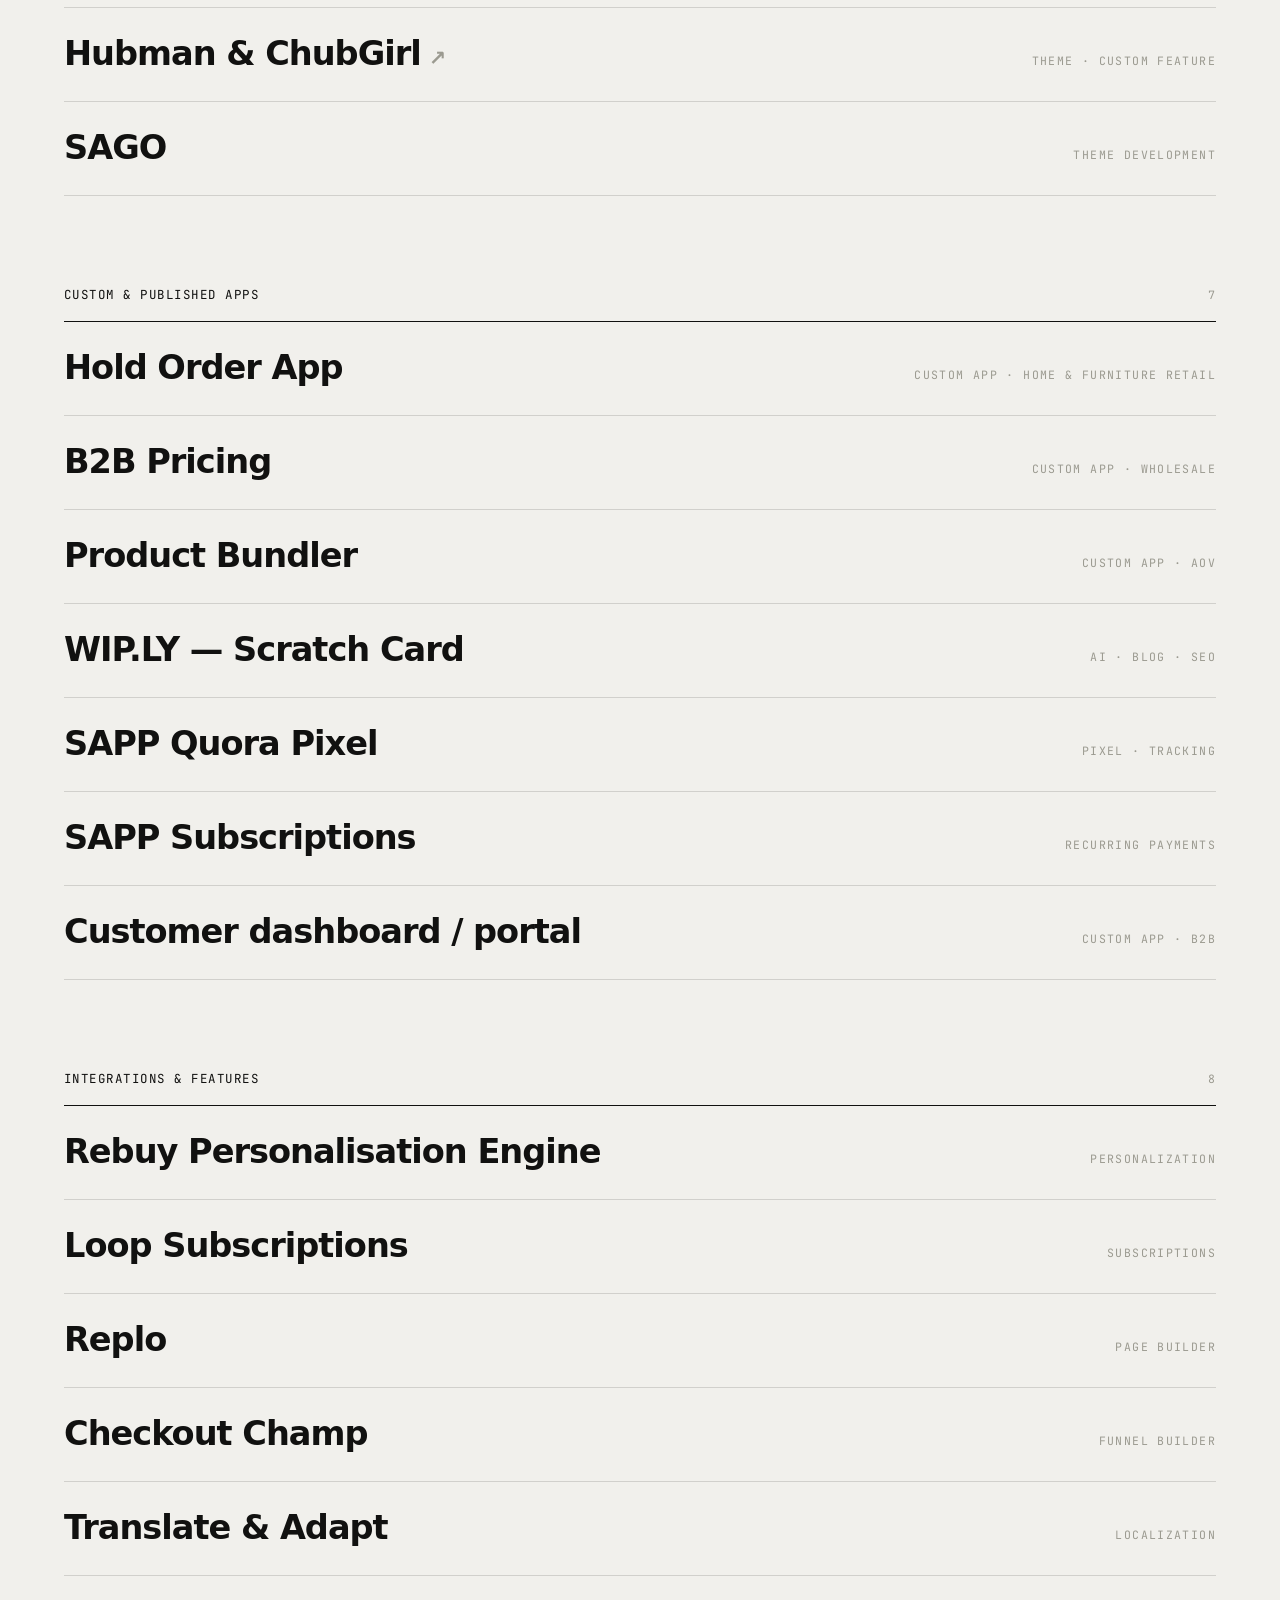
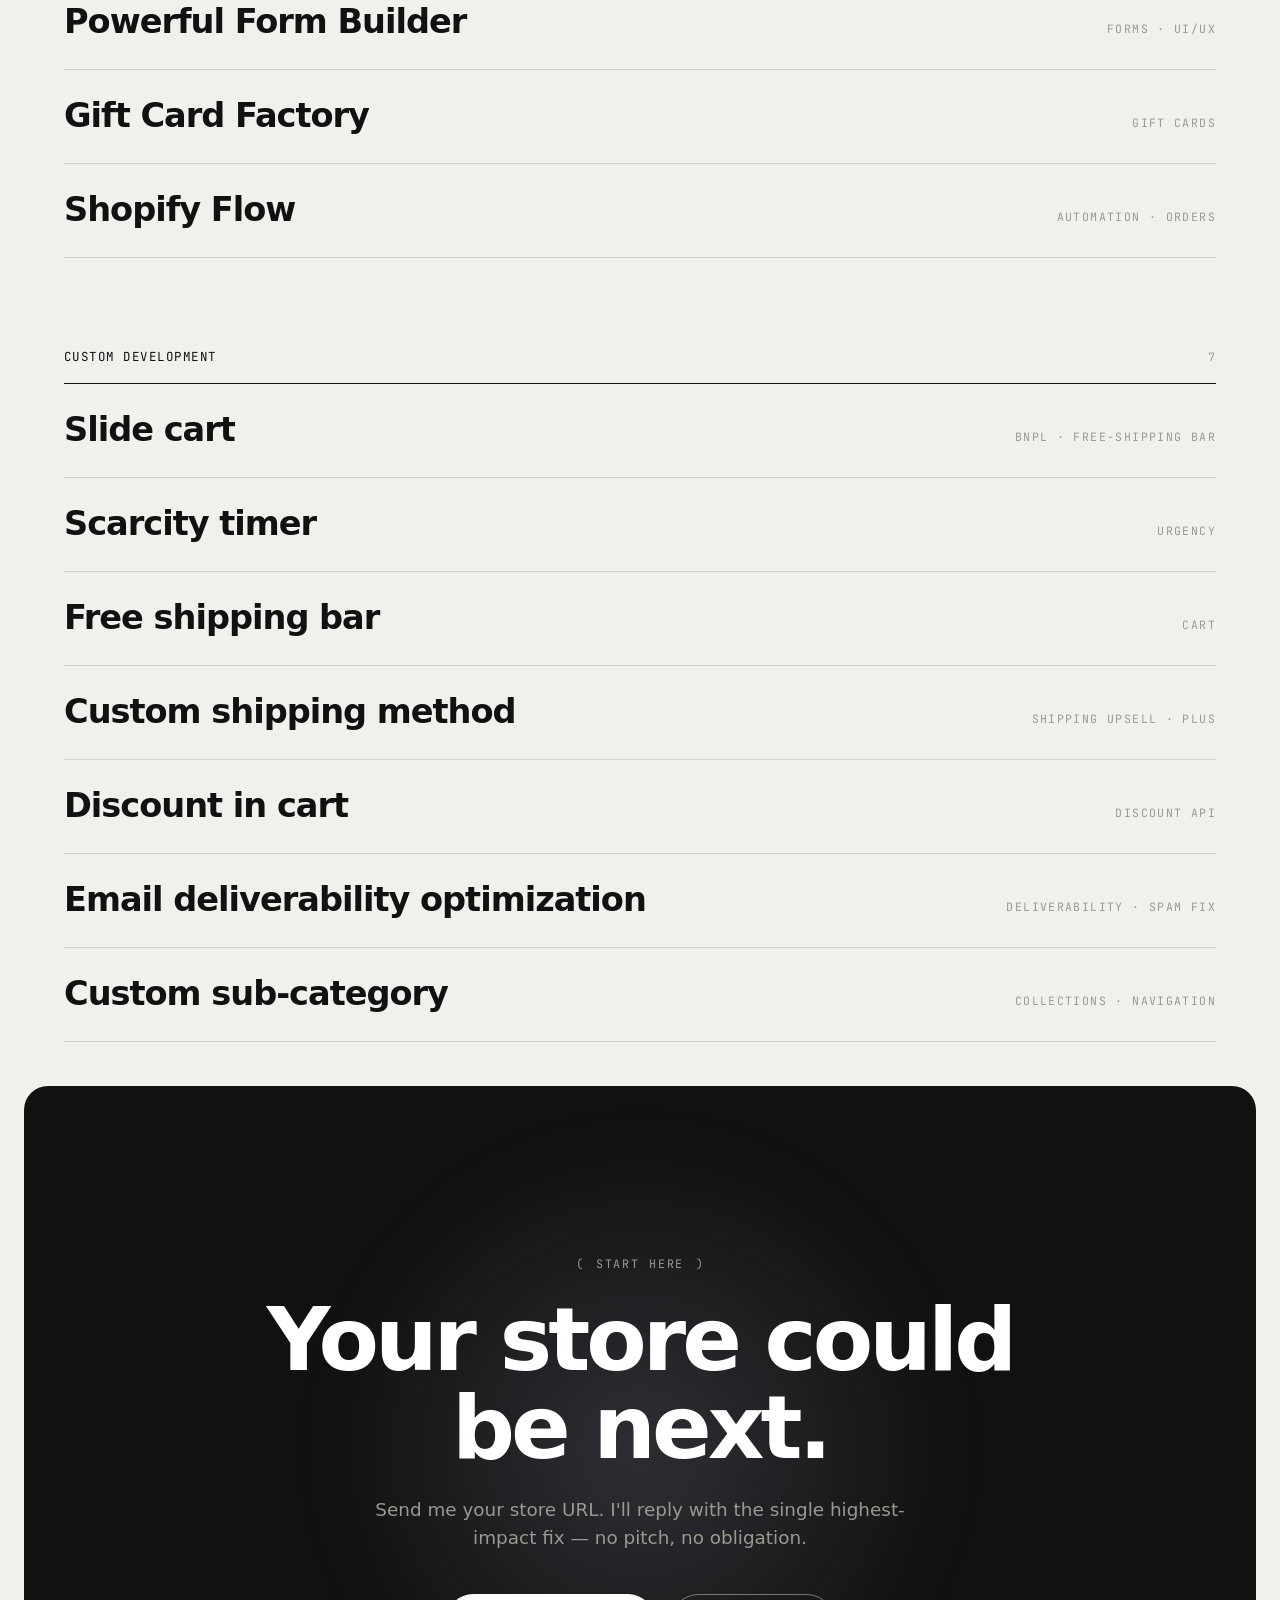
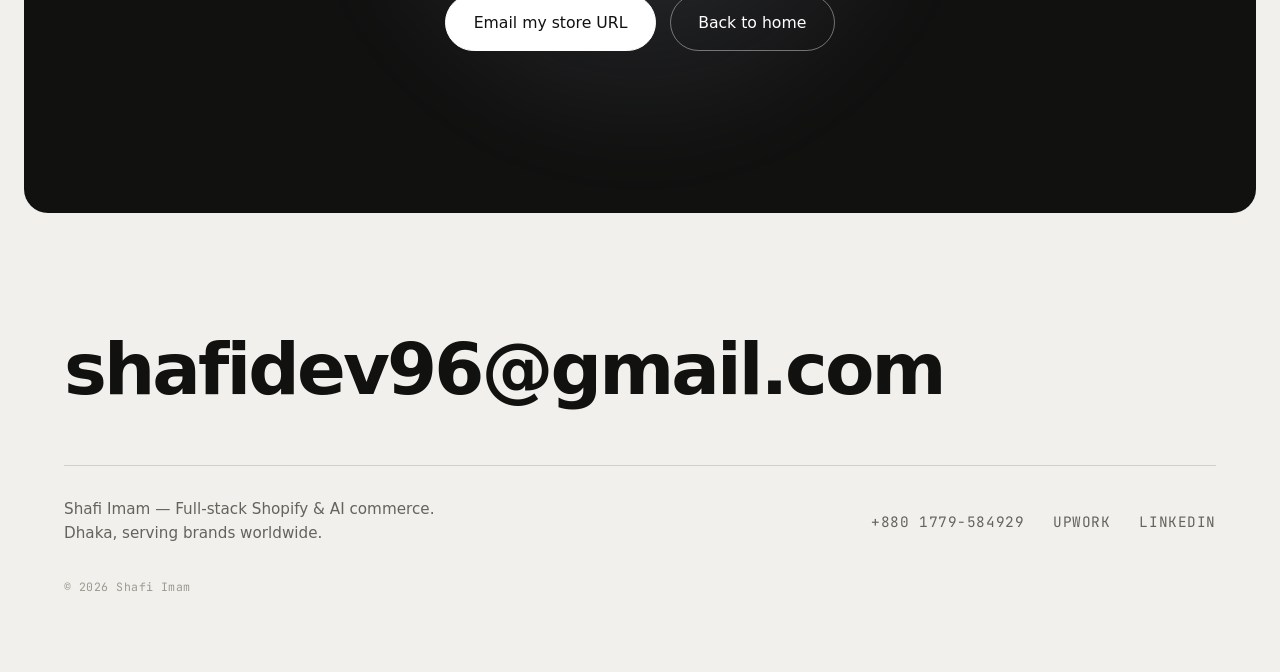
==== commit c9ef95ae: "Connect real LinkedIn URL in footers" ====
--- a/work.html
+++ b/work.html
@@ -147,8 +147,7 @@
     <div class="foot__links">
       <a href="tel:+8801779584929">+880 1779-584929</a>
       <a href="https://www.upwork.com/freelancers/shafiimam" target="_blank" rel="noopener">Upwork</a>
-      <!-- PLACEHOLDER: real LinkedIn URL -->
-      <a href="#" target="_blank" rel="noopener">LinkedIn</a>
+      <a href="https://www.linkedin.com/in/shafiimam/" target="_blank" rel="noopener">LinkedIn</a>
     </div>
   </div>
   <p class="foot__fine mono">© <span id="year">2026</span> Shafi Imam</p>
--- a/styles.css
+++ b/styles.css
@@ -140,6 +140,7 @@
 .marquee__track--logos { gap: clamp(2.5rem, 5vw, 5rem); }
 .clogo { height: clamp(24px, 2.6vw, 34px); width: auto; flex: 0 0 auto; object-fit: contain; filter: brightness(0); opacity: 0.48; transition: opacity 0.3s var(--ease); }
 .clogo:hover { opacity: 0.85; }
+.clogo--mark { height: clamp(30px, 3.4vw, 44px); }
 @keyframes scroll-x { to { transform: translateX(-50%); } }
 
 /* =========================================================
@@ -162,8 +163,11 @@
    WORK / CASE STUDIES
    ========================================================= */
 .work { max-width: var(--maxw); margin: 0 auto; padding: var(--section-y) var(--pad-x); }
-.case { display: grid; grid-template-columns: 1fr 1fr; gap: clamp(1.5rem, 4vw, 4.5rem); align-items: center; padding: clamp(2.5rem, 5vw, 4.5rem) 0; border-top: 1px solid var(--line); }
-.case:first-of-type { border-top: none; }
+.case { position: sticky; display: grid; grid-template-columns: 1fr 1fr; gap: clamp(1.5rem, 4vw, 4rem); align-items: center; background: var(--bg); border: 1px solid var(--line-2); border-radius: 20px; padding: clamp(1.5rem, 3.5vw, 3rem); margin-bottom: clamp(1.5rem, 3vw, 2.5rem); }
+article.case:nth-of-type(1) { top: 90px; }
+article.case:nth-of-type(2) { top: 108px; }
+article.case:nth-of-type(3) { top: 126px; }
+.case:last-of-type { margin-bottom: 0; }
 .case--alt .case__media { order: 2; }
 .case__media { position: relative; aspect-ratio: 4 / 3; border-radius: var(--radius); overflow: hidden; border: 1px solid var(--line); background: linear-gradient(160deg, #e6e5df, #fbfbf9); display: block; }
 .case__media img { width: 100%; height: 100%; object-fit: cover; object-position: top center; display: block; transition: transform 0.8s var(--ease); }
@@ -203,13 +207,28 @@
 .story { max-width: var(--maxw); margin: 0 auto; padding: var(--section-y) var(--pad-x); display: grid; grid-template-columns: 0.85fr 1.15fr; gap: clamp(2.5rem, 6vw, 6rem); align-items: start; }
 .story__intro { position: sticky; top: 100px; }
 .story__lead { color: var(--ink-soft); font-size: 1.25rem; margin: 1.6rem 0 2rem; max-width: 34ch; }
-.story__media { aspect-ratio: 4/5; border-radius: var(--radius); border: 1px solid var(--line); background: linear-gradient(160deg, #e6e5df, #fbfbf9); display: grid; place-items: center; max-width: 320px; }
-.timeline { display: grid; gap: 2.6rem; }
-.tl { border-left: 1px solid var(--line-2); padding: 0 0 0 2rem; position: relative; }
-.tl::before { content: ""; position: absolute; left: -5px; top: 8px; width: 9px; height: 9px; border-radius: 50%; background: var(--ink); }
+.story__media { aspect-ratio: 4/5; border-radius: var(--radius); border: 1px solid var(--line); background: linear-gradient(160deg, #e6e5df, #fbfbf9); overflow: hidden; max-width: 340px; }
+.story__media img { width: 100%; height: 100%; object-fit: cover; object-position: top center; display: block; filter: grayscale(1) contrast(1.04); transition: filter 0.5s var(--ease), transform 0.7s var(--ease); }
+.story__media:hover img { filter: grayscale(0) contrast(1); transform: scale(1.02); }
+.timeline { display: grid; gap: 2.6rem; position: relative; padding-left: 2rem; }
+.timeline::before { content: ""; position: absolute; left: 0; top: 6px; bottom: 6px; width: 1px; background: var(--line-2); }
+.timeline::after { content: ""; position: absolute; left: 0; top: 6px; width: 2px; height: calc(100% - 12px); background: var(--ink); transform: scaleY(var(--tl-progress, 0)); transform-origin: top; }
+.tl { position: relative; }
+.tl::before { content: ""; position: absolute; left: calc(-2rem - 4px); top: 7px; width: 9px; height: 9px; border-radius: 50%; background: var(--bg); border: 1.5px solid var(--ink-faint); transition: background 0.35s var(--ease), border-color 0.35s var(--ease), transform 0.35s var(--ease); }
+.tl.is-in::before { background: var(--ink); border-color: var(--ink); transform: scale(1.2); }
 .tl__year { color: var(--ink-faint); margin-bottom: 0.7rem; display: block; }
 .tl h3 { font-size: clamp(1.4rem, 1rem + 1.2vw, 2rem); color: var(--ink); margin-bottom: 0.7rem; font-weight: 600; }
 .tl p { color: var(--ink-soft); }
+
+/* =========================================================
+   DOTFIELD (interactive Services header)
+   ========================================================= */
+.dotfield { position: relative; width: 100vw; margin-left: 50%; transform: translateX(-50%); overflow: hidden; border-block: 1px solid var(--line); margin-bottom: clamp(2.5rem, 5vw, 4rem); padding: clamp(3rem, 6vw, 6rem) var(--pad-x); min-height: clamp(240px, 36vh, 400px); display: flex; flex-direction: column; justify-content: center; }
+.dotfield__canvas { position: absolute; inset: 0; width: 100%; height: 100%; z-index: 2; pointer-events: none; }
+.dotfield > :not(.dotfield__canvas) { position: relative; z-index: 1; }
+.dotfield__inner { max-width: var(--maxw); margin: 0 auto; width: 100%; }
+.dotfield__title { font-family: var(--sans); font-weight: 600; font-size: clamp(3.5rem, 1rem + 13vw, 11rem); letter-spacing: -0.05em; line-height: 0.9; color: var(--ink); will-change: transform; }
+.dotfield__sub { color: var(--ink-soft); font-size: clamp(1rem, 1rem + 0.3vw, 1.2rem); max-width: 50ch; margin-top: 1.3rem; }
 
 /* =========================================================
    SERVICES
@@ -230,10 +249,12 @@
    HOW IT WORKS  (editorial number-rows)
    ========================================================= */
 .process { max-width: var(--maxw); margin: 0 auto; padding: var(--section-y) var(--pad-x); }
-.steps { border-top: 1px solid var(--line); }
-.step { display: grid; grid-template-columns: auto 1fr auto; gap: clamp(1.5rem, 5vw, 5rem); align-items: baseline; padding: clamp(1.8rem, 3.5vw, 3rem) 0; border-bottom: 1px solid var(--line); transition: padding-left 0.45s var(--ease); }
-.step:hover { padding-left: clamp(0.5rem, 1.5vw, 1.4rem); }
-.step__n { font-family: var(--sans); font-weight: 600; font-size: clamp(1.3rem, 1rem + 1.6vw, 2.2rem); color: var(--ink-faint); letter-spacing: -0.03em; font-variant-numeric: tabular-nums; }
+.steps { position: relative; }
+.step { position: relative; display: grid; grid-template-columns: auto 1fr auto; gap: clamp(1.5rem, 5vw, 5rem); align-items: center; padding: clamp(1.9rem, 3.6vw, 3.1rem) clamp(0.6rem, 1.5vw, 1.5rem); transition: background 0.4s var(--ease); }
+.step::before { content: ""; position: absolute; left: 0; right: 0; top: 0; height: 1px; background: var(--line-2); transform: scaleX(0); transform-origin: left; transition: transform 0.9s var(--ease) 0.05s; }
+.step.is-in::before { transform: scaleX(1); }
+.step:last-child { border-bottom: 1px solid var(--line-2); }
+.step__n { font-family: var(--sans); font-weight: 600; font-size: clamp(1.6rem, 1rem + 2.4vw, 3rem); color: var(--ink-faint); letter-spacing: -0.04em; font-variant-numeric: tabular-nums; }
 .step__body { max-width: 660px; }
 .step__body h3 { font-size: clamp(1.7rem, 1rem + 2.6vw, 3.2rem); color: var(--ink); font-weight: 600; margin-bottom: 0.7rem; letter-spacing: -0.035em; }
 .step__body p { color: var(--ink-soft); max-width: 54ch; }
@@ -348,6 +369,9 @@
   .marquee__track, .ai__orb, .cta__orb { animation: none !important; }
   [data-reveal], [data-stagger] { opacity: 1 !important; transform: none !important; transition: none !important; }
   .hero__title .line > span, .arc-hero__title .line > span { opacity: 1 !important; transform: none !important; }
+  .case { position: static; box-shadow: none; }
+  .timeline::after { transform: scaleY(1); }
+  .step::before { transform: scaleX(1); }
 }
 
 /* focus */
